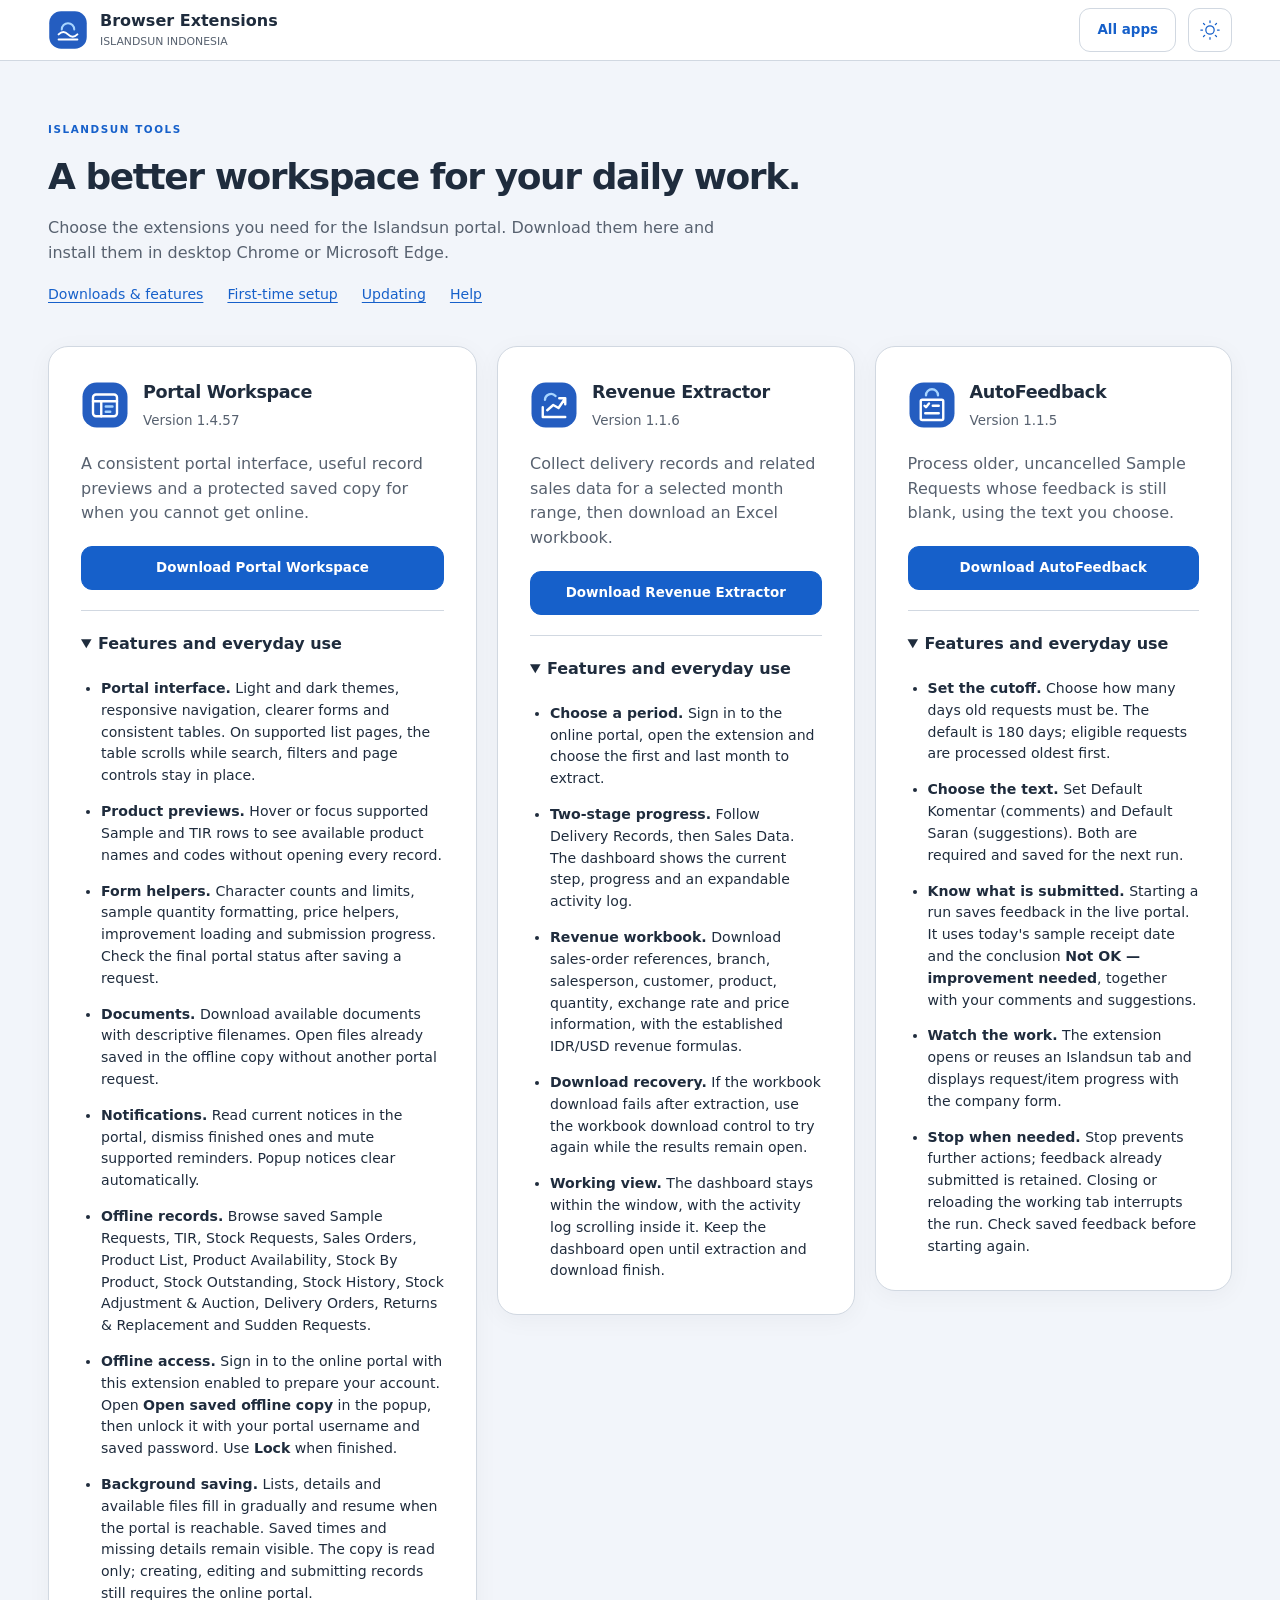
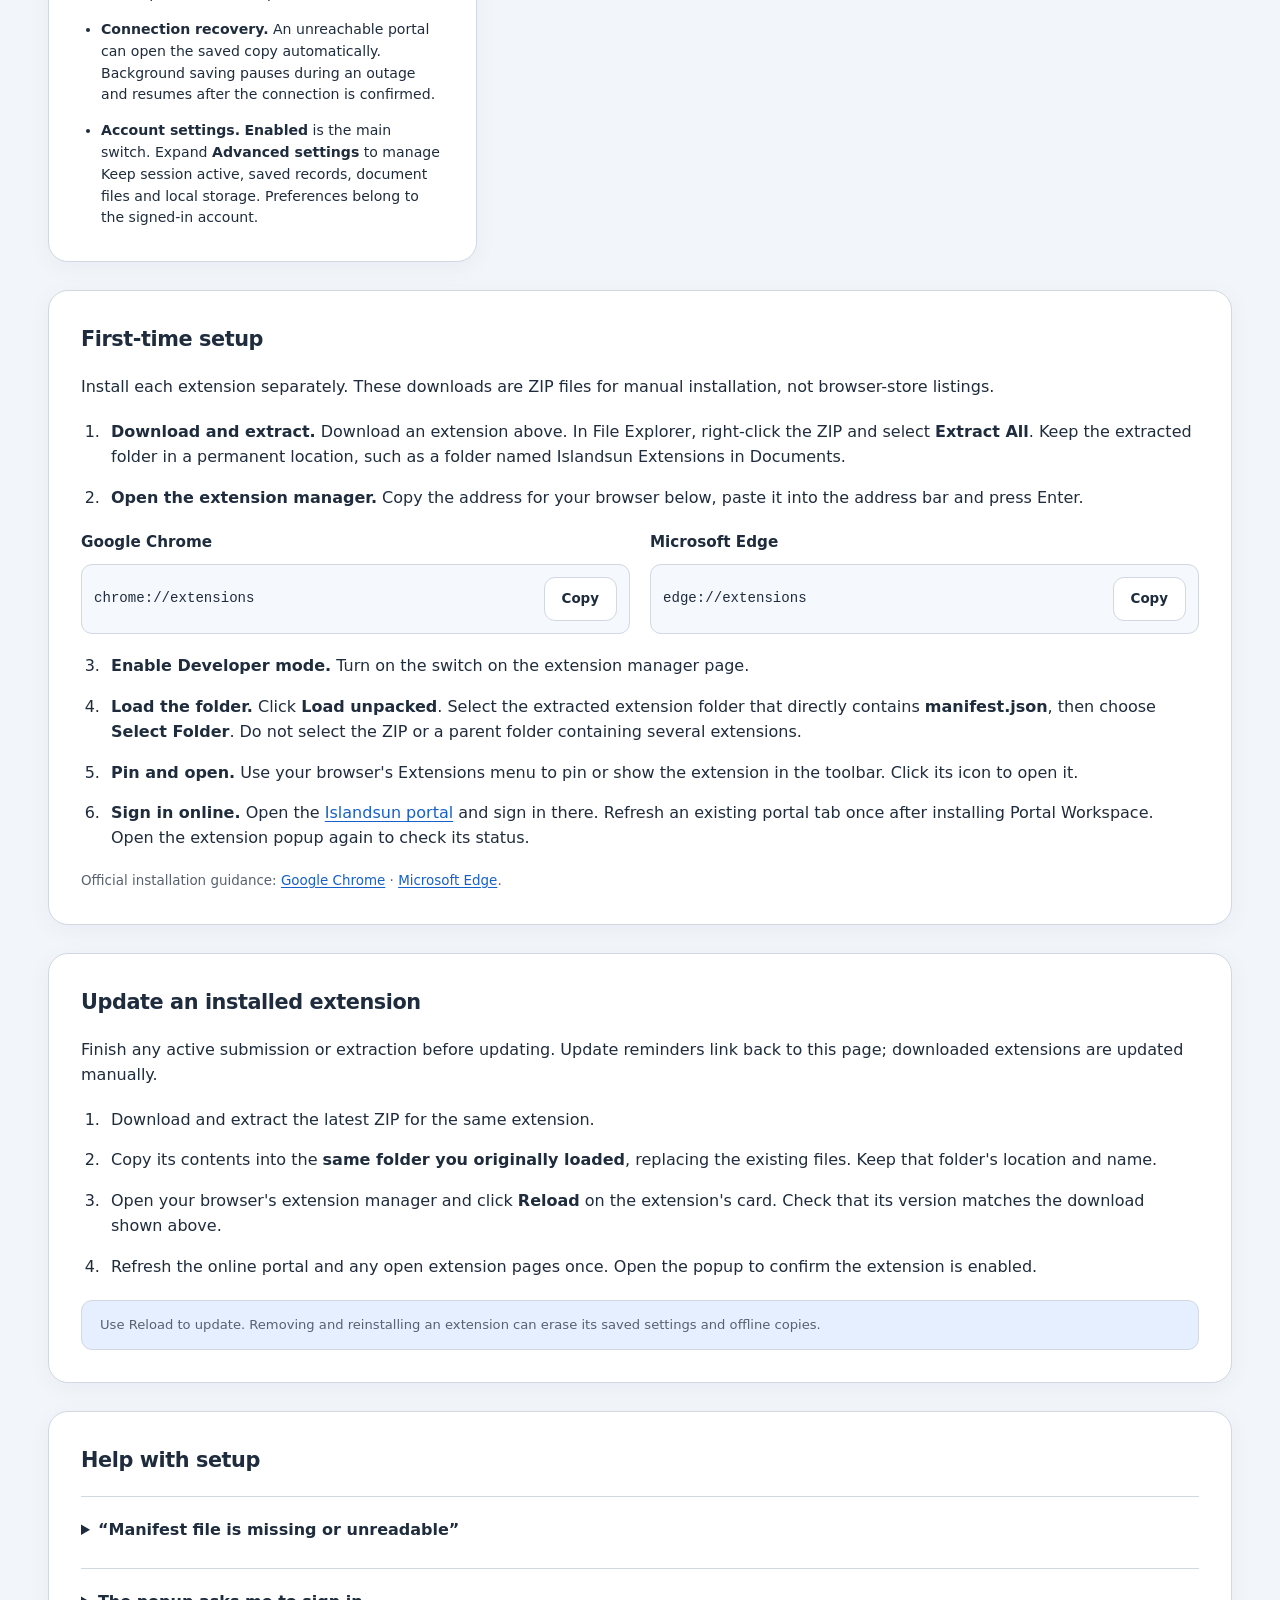
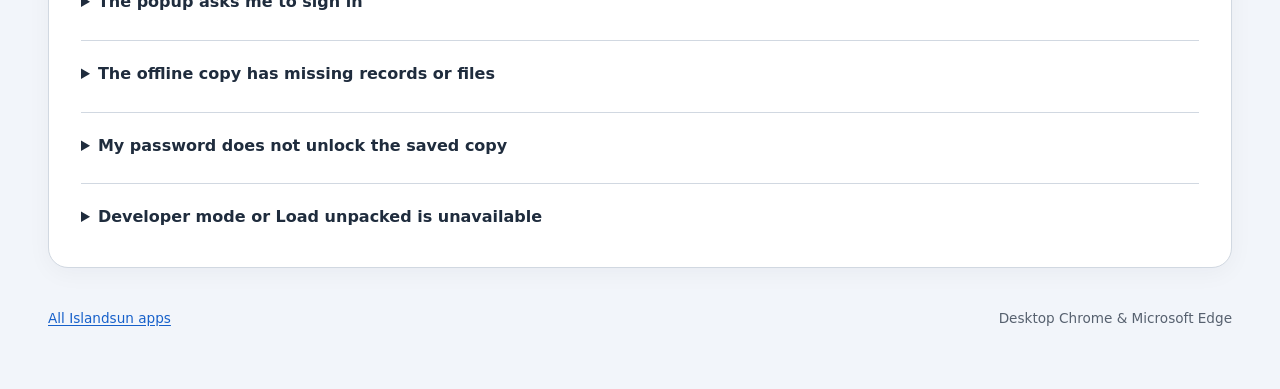
==== index.html @ 23dbe9c7 "v1.0.0 Added Islandsun extensions and setup guide" ====
<!doctype html>
<html lang="en" class="isi-theme">
<head>
  <meta charset="utf-8">
  <meta name="viewport" content="width=device-width, initial-scale=1">
  <meta name="color-scheme" content="light dark">
  <meta name="description" content="Download Islandsun Portal Workspace, Revenue Extractor and AutoFeedback, with setup and update instructions for Chrome and Edge.">
  <title>Browser Extensions · Islandsun</title>
  <link rel="icon" href="assets/family/assets/icons/favicon.ico">
  <link rel="stylesheet" href="assets/family/css/tokens.css">
  <link rel="stylesheet" href="assets/family/css/components.css">
  <link rel="stylesheet" href="assets/family/css/interaction.css">
  <link rel="stylesheet" href="assets/family/css/workspace.css">
  <link rel="stylesheet" href="css/guide.css">
  <script type="module" src="assets/family/js/navigation.js"></script>
  <script type="module" src="js/guide.js"></script>
</head>
<body class="isi-ui isi-workspace" data-family-app>
  <a class="isi-skip-link" href="#extensions">Skip to extensions</a>
  <header class="isi-header">
    <div class="isi-brand"><img src="assets/family/assets/icons/family.svg" width="40" height="40" alt=""><span>Browser Extensions<small>ISLANDSUN INDONESIA</small></span></div>
    <div class="isi-header-actions">
      <a class="isi-button isi-button--quiet" data-family-home href="../isi-share/">All apps</a>
      <button type="button" id="theme-toggle" class="isi-button isi-button--icon isi-theme-toggle" aria-label="Switch color scheme"></button>
    </div>
  </header>
  <main class="workspace-main guide-main">
    <section class="guide-intro" aria-labelledby="page-title">
      <p class="isi-eyebrow">ISLANDSUN TOOLS</p>
      <h1 id="page-title">A better workspace for your daily work.</h1>
      <p>Choose the extensions you need for the Islandsun portal. Download them here and install them in desktop Chrome or Microsoft Edge.</p>
      <nav class="guide-jump-links" aria-label="On this page"><a href="#extensions">Downloads &amp; features</a><a href="#setup">First-time setup</a><a href="#updates">Updating</a><a href="#help">Help</a></nav>
    </section>

    <section id="extensions" class="extension-grid" aria-label="Downloads and features">
      <article id="workspace" class="isi-card extension-card">
        <div class="extension-identity"><img src="assets/icons/portal-workspace.svg" width="48" height="48" alt=""><div><h2>Portal Workspace</h2><p class="isi-muted" data-version="workspace">Version information loading</p></div></div>
        <p>A consistent portal interface, useful record previews and a protected saved copy for when you cannot get online.</p>
        <a class="isi-button isi-button--primary" href="downloads/Islandsun-Portal-Workspace.zip" download>Download Portal Workspace</a>
        <details class="guide-features" open><summary>Features and everyday use</summary>
          <ul>
            <li><strong>Portal interface.</strong> Light and dark themes, responsive navigation, clearer forms and consistent tables. On supported list pages, the table scrolls while search, filters and page controls stay in place.</li>
            <li><strong>Product previews.</strong> Hover or focus supported Sample and TIR rows to see available product names and codes without opening every record.</li>
            <li><strong>Form helpers.</strong> Character counts and limits, sample quantity formatting, price helpers, improvement loading and submission progress. Check the final portal status after saving a request.</li>
            <li><strong>Documents.</strong> Download available documents with descriptive filenames. Open files already saved in the offline copy without another portal request.</li>
            <li><strong>Notifications.</strong> Read current notices in the portal, dismiss finished ones and mute supported reminders. Popup notices clear automatically.</li>
            <li><strong>Offline records.</strong> Browse saved Sample Requests, TIR, Stock Requests, Sales Orders, Product List, Product Availability, Stock By Product, Stock Outstanding, Stock History, Stock Adjustment &amp; Auction, Delivery Orders, Returns &amp; Replacement and Sudden Requests.</li>
            <li><strong>Offline access.</strong> Sign in to the online portal with this extension enabled to prepare your account. Open <strong>Open saved offline copy</strong> in the popup, then unlock it with your portal username and saved password. Use <strong>Lock</strong> when finished.</li>
            <li><strong>Background saving.</strong> Lists, details and available files fill in gradually and resume when the portal is reachable. Saved times and missing details remain visible. The copy is read only; creating, editing and submitting records still requires the online portal.</li>
            <li><strong>Connection recovery.</strong> An unreachable portal can open the saved copy automatically. Background saving pauses during an outage and resumes after the connection is confirmed.</li>
            <li><strong>Account settings.</strong> <strong>Enabled</strong> is the main switch. Expand <strong>Advanced settings</strong> to manage Keep session active, saved records, document files and local storage. Preferences belong to the signed-in account.</li>
          </ul>
        </details>
      </article>

      <article id="revenue" class="isi-card extension-card">
        <div class="extension-identity"><img src="assets/family/assets/icons/revenue.svg" width="48" height="48" alt=""><div><h2>Revenue Extractor</h2><p class="isi-muted" data-version="revenue">Version information loading</p></div></div>
        <p>Collect delivery records and related sales data for a selected month range, then download an Excel workbook.</p>
        <a class="isi-button isi-button--primary" href="downloads/Islandsun-Revenue.zip" download>Download Revenue Extractor</a>
        <details class="guide-features" open><summary>Features and everyday use</summary>
          <ul>
            <li><strong>Choose a period.</strong> Sign in to the online portal, open the extension and choose the first and last month to extract.</li>
            <li><strong>Two-stage progress.</strong> Follow Delivery Records, then Sales Data. The dashboard shows the current step, progress and an expandable activity log.</li>
            <li><strong>Revenue workbook.</strong> Download sales-order references, branch, salesperson, customer, product, quantity, exchange rate and price information, with the established IDR/USD revenue formulas.</li>
            <li><strong>Download recovery.</strong> If the workbook download fails after extraction, use the workbook download control to try again while the results remain open.</li>
            <li><strong>Working view.</strong> The dashboard stays within the window, with the activity log scrolling inside it. Keep the dashboard open until extraction and download finish.</li>
          </ul>
        </details>
      </article>

      <article id="feedback" class="isi-card extension-card">
        <div class="extension-identity"><img src="assets/family/assets/icons/feedback.svg" width="48" height="48" alt=""><div><h2>AutoFeedback</h2><p class="isi-muted" data-version="feedback">Version information loading</p></div></div>
        <p>Process older, uncancelled Sample Requests whose feedback is still blank, using the text you choose.</p>
        <a class="isi-button isi-button--primary" href="downloads/IslandSun-AutoFeedback.zip" download>Download AutoFeedback</a>
        <details class="guide-features" open><summary>Features and everyday use</summary>
          <ul>
            <li><strong>Set the cutoff.</strong> Choose how many days old requests must be. The default is 180 days; eligible requests are processed oldest first.</li>
            <li><strong>Choose the text.</strong> Set Default Komentar (comments) and Default Saran (suggestions). Both are required and saved for the next run.</li>
            <li><strong>Know what is submitted.</strong> Starting a run saves feedback in the live portal. It uses today's sample receipt date and the conclusion <strong>Not OK — improvement needed</strong>, together with your comments and suggestions.</li>
            <li><strong>Watch the work.</strong> The extension opens or reuses an Islandsun tab and displays request/item progress with the company form.</li>
            <li><strong>Stop when needed.</strong> Stop prevents further actions; feedback already submitted is retained. Closing or reloading the working tab interrupts the run. Check saved feedback before starting again.</li>
          </ul>
        </details>
      </article>
    </section>

    <section id="setup" class="isi-card guide-section" aria-labelledby="setup-title">
      <h2 id="setup-title">First-time setup</h2>
      <p>Install each extension separately. These downloads are ZIP files for manual installation, not browser-store listings.</p>
      <ol class="guide-steps">
        <li><strong>Download and extract.</strong> Download an extension above. In File Explorer, right-click the ZIP and select <strong>Extract All</strong>. Keep the extracted folder in a permanent location, such as a folder named Islandsun Extensions in Documents.</li>
        <li><strong>Open the extension manager.</strong> Copy the address for your browser below, paste it into the address bar and press Enter.</li>
      </ol>
      <div class="browser-addresses">
        <div><h3>Google Chrome</h3><div class="browser-address"><code>chrome://extensions</code><button type="button" class="isi-button" data-copy="chrome://extensions" aria-label="Copy Chrome extensions address">Copy</button></div></div>
        <div><h3>Microsoft Edge</h3><div class="browser-address"><code>edge://extensions</code><button type="button" class="isi-button" data-copy="edge://extensions" aria-label="Copy Edge extensions address">Copy</button></div></div>
      </div>
      <ol class="guide-steps" start="3">
        <li><strong>Enable Developer mode.</strong> Turn on the switch on the extension manager page.</li>
        <li><strong>Load the folder.</strong> Click <strong>Load unpacked</strong>. Select the extracted extension folder that directly contains <strong>manifest.json</strong>, then choose <strong>Select Folder</strong>. Do not select the ZIP or a parent folder containing several extensions.</li>
        <li><strong>Pin and open.</strong> Use your browser's Extensions menu to pin or show the extension in the toolbar. Click its icon to open it.</li>
        <li><strong>Sign in online.</strong> Open the <a href="http://apps.islandsunindonesia.com:81/islandsun/" target="_blank" rel="noopener">Islandsun portal</a> and sign in there. Refresh an existing portal tab once after installing Portal Workspace. Open the extension popup again to check its status.</li>
      </ol>
      <p class="isi-muted">Official installation guidance: <a href="https://developer.chrome.com/docs/extensions/get-started/tutorial/hello-world#load-unpacked" target="_blank" rel="noopener">Google Chrome</a> · <a href="https://learn.microsoft.com/en-us/microsoft-edge/extensions/getting-started/extension-sideloading" target="_blank" rel="noopener">Microsoft Edge</a>.</p>
    </section>

    <section id="updates" class="isi-card guide-section" aria-labelledby="updates-title">
      <h2 id="updates-title">Update an installed extension</h2>
      <p>Finish any active submission or extraction before updating. Update reminders link back to this page; downloaded extensions are updated manually.</p>
      <ol class="guide-steps">
        <li>Download and extract the latest ZIP for the same extension.</li>
        <li>Copy its contents into the <strong>same folder you originally loaded</strong>, replacing the existing files. Keep that folder's location and name.</li>
        <li>Open your browser's extension manager and click <strong>Reload</strong> on the extension's card. Check that its version matches the download shown above.</li>
        <li>Refresh the online portal and any open extension pages once. Open the popup to confirm the extension is enabled.</li>
      </ol>
      <p class="isi-notice">Use Reload to update. Removing and reinstalling an extension can erase its saved settings and offline copies.</p>
    </section>

    <section id="help" class="isi-card guide-section" aria-labelledby="help-title">
      <h2 id="help-title">Help with setup</h2>
      <details class="guide-features"><summary>“Manifest file is missing or unreadable”</summary><p>Open the extracted folder and find manifest.json. Select that exact folder with Load unpacked. If it is missing, extract the ZIP again; do not move individual files out of the extension folder.</p></details>
      <details class="guide-features"><summary>The popup asks me to sign in</summary><p>Sign in on the <strong>online Islandsun portal</strong>, then reopen the popup or choose Check again. Offline unlock only opens saved records; it does not sign you in to the server.</p></details>
      <details class="guide-features"><summary>The offline copy has missing records or files</summary><p>Background saving needs an available portal and a signed-in account. Keep Save offline records enabled in Advanced settings, and enable Save document files for attachments. Archive coverage and storage in the saved copy shows what has been saved. A missing attachment may not have been uploaded to the live portal.</p></details>
      <details class="guide-features"><summary>My password does not unlock the saved copy</summary><p>Use the password last confirmed by this extension during an online sign-in. After changing your portal password, sign in online with Portal Workspace enabled to update the saved account. Offline unlock cannot reset your portal password.</p></details>
      <details class="guide-features"><summary>Developer mode or Load unpacked is unavailable</summary><p>A company-managed browser may restrict manual extensions. Ask your IT team whether these extensions may be installed on that browser.</p></details>
    </section>
    <footer class="guide-footer"><a data-family-home href="../isi-share/">All Islandsun apps</a><span>Desktop Chrome &amp; Microsoft Edge</span></footer>
  </main>
</body>
</html>
---- assets/family/css/tokens.css ----
/* === Islandsun family · Design A · 1.0.0 === */
.isi-theme {
  color-scheme: light dark;
  --isi-background: light-dark(oklch(0.97 0.007 255), oklch(0.17 0.017 255));
  --isi-surface: light-dark(oklch(1 0 0), oklch(0.215 0.02 255));
  --isi-subtle: light-dark(oklch(0.978 0.006 255), oklch(0.25 0.023 255));
  --isi-text: light-dark(oklch(0.29 0.035 255), oklch(0.94 0.009 255));
  --isi-muted: light-dark(oklch(0.49 0.025 255), oklch(0.74 0.025 255));
  --isi-border: light-dark(oklch(0.88 0.014 255), oklch(0.36 0.025 255));
  --isi-primary: light-dark(oklch(0.51 0.18 259), oklch(0.74 0.13 255));
  --isi-primary-soft: light-dark(oklch(0.95 0.025 259), oklch(0.29 0.055 259));
  --isi-on-primary: light-dark(oklch(1 0 0), oklch(0.16 0.04 259));
  --isi-success: light-dark(oklch(0.43 0.085 170), oklch(0.8 0.12 170));
  --isi-success-soft: light-dark(oklch(0.95 0.025 165), oklch(0.28 0.04 170));
  --isi-warning: light-dark(oklch(0.46 0.09 75), oklch(0.82 0.12 80));
  --isi-warning-soft: light-dark(oklch(0.96 0.035 80), oklch(0.29 0.04 80));
  --isi-error: light-dark(oklch(0.47 0.17 25), oklch(0.8 0.12 25));
  --isi-error-soft: light-dark(oklch(0.96 0.02 25), oklch(0.28 0.04 25));
  --isi-font: 'Plus Jakarta Sans', 'Segoe UI', system-ui, sans-serif;
  --isi-radius: 20px;
  --isi-control-radius: 11px;
  --isi-space: 8px;
  --isi-card-padding: clamp(20px, 2.5vw, 32px);
  --isi-shadow: 0 5px 24px oklch(0.2 0.03 255 / 0.045);
  --isi-motion: 160ms;
}
.isi-theme[data-theme="light"] { color-scheme: light; }
.isi-theme[data-theme="dark"] { color-scheme: dark; }

/* Safe tokens for older engines; essential controls remain legible. */
@supports not (color: light-dark(white, black)) {
  .isi-theme { color-scheme: light; --isi-background: #f4f6fa; --isi-surface: #fff; --isi-subtle: #f7f9fc; --isi-text: #26364d; --isi-muted: #54647b; --isi-border: #ccd5e1; --isi-primary: #245dc0; --isi-primary-soft: #eaf1ff; --isi-on-primary: #fff; --isi-success: #17654e; --isi-success-soft: #e6f5ee; --isi-warning: #7b571a; --isi-warning-soft: #fff4d9; --isi-error: #a32f36; --isi-error-soft: #ffedef; }
  .isi-theme[data-theme="dark"] { color-scheme: dark; --isi-background: #131c28; --isi-surface: #1c2735; --isi-subtle: #243245; --isi-text: #edf2f8; --isi-muted: #b3c0d2; --isi-border: #48586f; --isi-primary: #91b8ff; --isi-primary-soft: #283f62; --isi-on-primary: #132b4d; --isi-success: #92d9bd; --isi-success-soft: #234639; --isi-warning: #f1cd84; --isi-warning-soft: #493c26; --isi-error: #ffadb0; --isi-error-soft: #4b2c33; }
  @media (prefers-color-scheme: dark) {
    .isi-theme:not([data-theme="light"]) { color-scheme: dark; --isi-background: #131c28; --isi-surface: #1c2735; --isi-subtle: #243245; --isi-text: #edf2f8; --isi-muted: #b3c0d2; --isi-border: #48586f; --isi-primary: #91b8ff; --isi-primary-soft: #283f62; --isi-on-primary: #132b4d; --isi-success: #92d9bd; --isi-success-soft: #234639; --isi-warning: #f1cd84; --isi-warning-soft: #493c26; --isi-error: #ffadb0; --isi-error-soft: #4b2c33; }
  }
}
---- assets/family/css/components.css ----
@import url('./notifications.css');
@import url('./theme-control.css');
/* === Opt-in baseline; protected documents and host pages are excluded === */
.isi-ui { font-family: var(--isi-font); font-size: 1rem; line-height: 1.55; color: var(--isi-text); }
.isi-ui, .isi-ui * { box-sizing: border-box; }
.isi-ui [hidden], .isi-hidden { display: none !important; }
.isi-ui :where(h1, h2, h3, p, figure) { margin: 0; }
.isi-ui :where(button, input, select, textarea) { font: inherit; }
.isi-ui :where(button, a, select, input, summary) { touch-action: manipulation; }
.isi-ui :where(img, svg, video) { max-width: 100%; }
.isi-ui :where(a, button, input, select, textarea, summary, [tabindex]):focus-visible { outline: 3px solid var(--isi-primary); outline-offset: 3px; }
.isi-ui ::selection { background: var(--isi-primary); color: var(--isi-on-primary); }
.isi-ui { scrollbar-color: var(--isi-border) var(--isi-subtle); }
.isi-ui a { color: var(--isi-primary); text-underline-offset: .18em; }
.isi-ui h1 { font-size: clamp(1.7rem, 3vw, 2.25rem); line-height: 1.2; letter-spacing: -.04em; font-weight: 650; }
.isi-ui h2 { font-size: 1.1rem; letter-spacing: -.02em; }
.isi-ui h3 { font-size: .95rem; }
.isi-muted { color: var(--isi-muted); font-size: .84rem; }
.isi-eyebrow { color: var(--isi-primary); font-size: .65rem; letter-spacing: .15em; font-weight: 700; margin-bottom: 10px !important; }
.isi-header { padding: 8px clamp(16px, 4vw, 48px); display: flex; flex-wrap: wrap; align-items: center; justify-content: space-between; gap: 8px; border-bottom: 1px solid var(--isi-border); background: var(--isi-surface); }
.isi-brand { display: inline-flex; align-items: center; gap: 12px; text-decoration: none; color: var(--isi-text) !important; font-size: 1rem; font-weight: 700; }
.isi-brand img { width: 40px; height: 40px; }
.isi-brand small { display: block; font-size: .68rem; color: var(--isi-muted); font-weight: 400; }
.isi-header-actions { display: flex; flex-wrap: wrap; align-items: center; gap: 12px; }
.isi-ui .isi-theme-toggle { color: var(--isi-primary); }
.isi-loading { min-height: 55svh; display: grid; place-content: center; justify-items: center; gap: 16px; padding: 32px 20px; text-align: center; background: var(--isi-background); }
.isi-loading img { width: 48px; height: 48px; }
.isi-loading h2 { font-size: 1.1rem; }
.isi-card { padding: var(--isi-card-padding); border: 1px solid var(--isi-border); border-radius: var(--isi-radius); background: var(--isi-surface); box-shadow: var(--isi-shadow); }
.isi-section-heading { display: flex; flex-wrap: wrap; justify-content: space-between; gap: 16px; align-items: center; margin-bottom: 24px; }
.isi-section-heading p { margin-top: 5px; }
.isi-button { min-height: 44px; padding: 10px 17px; border: 1px solid var(--isi-border); border-radius: var(--isi-control-radius); background: var(--isi-surface); color: var(--isi-text); display: inline-flex; justify-content: center; align-items: center; gap: 8px; font-size: .84rem; font-weight: 600; cursor: pointer; text-decoration: none; transition: background var(--isi-motion), border-color var(--isi-motion); }
.isi-button svg, .isi-icon { width: 20px; height: 20px; flex-shrink: 0; }
.isi-button--primary { background: var(--isi-primary); border-color: var(--isi-primary); color: var(--isi-on-primary) !important; }
.isi-button--quiet { background: transparent; }
.isi-button--danger { color: var(--isi-error); }
.isi-button--icon { width: 44px; padding: 8px; flex-shrink: 0; }
.isi-button:disabled { cursor: not-allowed; opacity: .5; }
.isi-button[aria-pressed="true"] { border-color: var(--isi-primary); background: var(--isi-primary-soft); color: var(--isi-primary); }
@media (hover: hover) { .isi-button:hover:not(:disabled) { border-color: var(--isi-primary); background: var(--isi-primary-soft); color: var(--isi-primary) !important; } .isi-button--primary:hover:not(:disabled) { background: color-mix(in oklch, var(--isi-primary), var(--isi-text) 12%); color: var(--isi-on-primary) !important; } }
.isi-ui label { display: grid; gap: 7px; font-size: .82rem; font-weight: 600; }
.isi-ui :where(input:not([type="radio"]):not([type="checkbox"]), select, textarea) { display: block; width: 100%; min-width: 0; min-height: 44px; padding: 11px 13px; border: 1px solid var(--isi-border); border-radius: var(--isi-control-radius); background: var(--isi-subtle); color: var(--isi-text); font-size: .9rem; }
.isi-ui :where(input, textarea)::placeholder { color: var(--isi-muted); opacity: 1; }
.isi-ui textarea { resize: vertical; min-height: 100px; }
.isi-ui select { cursor: pointer; }
.isi-ui input[type="number"] { appearance: textfield; }
.isi-ui input::-webkit-inner-spin-button, .isi-ui input::-webkit-outer-spin-button { appearance: none; margin: 0; }
.isi-ui :where(input, select, textarea):disabled { opacity: .55; cursor: not-allowed; }
.isi-ui [aria-invalid="true"] { border-color: var(--isi-error) !important; }
.isi-ui fieldset { min-width: 0; padding: 0; margin: 0; border: 0; }
.isi-ui legend { font-size: .82rem; font-weight: 600; margin-bottom: 10px; }
.isi-choices { display: flex; flex-wrap: wrap; gap: 10px; }
.isi-choices label { display: flex; align-items: center; gap: 8px; padding: 10px 13px; border: 1px solid var(--isi-border); border-radius: var(--isi-control-radius); cursor: pointer; font-size: .8rem; }
.isi-choices input { width: 17px; height: 17px; margin: 0; accent-color: var(--isi-primary); }
.isi-choices label:has(:checked) { color: var(--isi-primary); background: var(--isi-primary-soft); border-color: var(--isi-primary); }
.isi-field-error { color: var(--isi-error); font-size: .78rem; margin-top: 5px !important; }
.isi-notice { background: var(--isi-primary-soft); border: 1px solid var(--isi-border); padding: 14px 18px; border-radius: var(--isi-control-radius); color: var(--isi-muted); font-size: .82rem; }
.isi-notice[data-tone="error"] { background: var(--isi-error-soft); color: var(--isi-error); }
.isi-badge { display: inline-flex; align-items: center; gap: 6px; font-size: .7rem; padding: 4px 10px; border-radius: 30px; background: var(--isi-primary-soft); color: var(--isi-primary); }
.isi-badge[data-tone="success"] { background: var(--isi-success-soft); color: var(--isi-success); }
.isi-badge[data-tone="warning"] { background: var(--isi-warning-soft); color: var(--isi-warning); }
.isi-table-region { overflow: auto; border: 1px solid var(--isi-border); border-radius: var(--isi-control-radius); }
.isi-table { width: 100%; border-collapse: collapse; font-size: .82rem; white-space: nowrap; }
.isi-table :where(th, td) { text-align: start; padding: 13px 18px; border-bottom: 1px solid var(--isi-border); }
.isi-table th { background: var(--isi-subtle); color: var(--isi-muted); font-size: .73rem; }
.isi-table tbody tr:hover { background: var(--isi-subtle); }
.isi-table--compact :where(th, td) { padding: 7px 12px; }
.isi-filter-bar { display: flex; flex-wrap: wrap; gap: 12px; align-items: end; margin-bottom: 20px; }
.isi-filter-bar > * { flex: 1 1 140px; }
.isi-dialog { border: 1px solid var(--isi-border); border-radius: var(--isi-radius); max-width: min(520px, calc(100vw - 32px)); width: 100%; max-height: calc(100dvh - 32px); overflow: auto; padding: var(--isi-card-padding); background: var(--isi-surface); color: var(--isi-text); }
.isi-dialog::backdrop { background: oklch(0.1 0.02 255 / .6); }
.isi-help { position: relative; }
.isi-tooltip { position: fixed; z-index: 1500; width: max-content; max-width: min(280px, calc(100vw - 24px)); padding: 10px 13px; border: 1px solid var(--isi-border); border-radius: var(--isi-control-radius); box-shadow: var(--isi-shadow); background: var(--isi-surface); color: var(--isi-text); font-size: .78rem; pointer-events: none; }
.isi-help summary { cursor: pointer; color: var(--isi-primary); font-size: .8rem; }
.isi-help > p { background: var(--isi-subtle); border: 1px solid var(--isi-border); padding: 12px; border-radius: var(--isi-control-radius); margin-top: 8px; font-size: .8rem; }
.isi-file { padding: 24px; border: 2px dashed var(--isi-border); border-radius: var(--isi-radius); background: var(--isi-subtle); }
.isi-file:focus-within, .isi-file[data-dragging="true"] { border-color: var(--isi-primary); background: var(--isi-primary-soft); }
.isi-file input::file-selector-button { border: 0; padding: 8px 12px; margin-right: 12px; border-radius: 8px; background: var(--isi-primary); color: var(--isi-on-primary); cursor: pointer; font: inherit; }
.isi-empty { padding: 40px 20px; text-align: center; color: var(--isi-muted); }
.isi-log { margin: 0; padding: 18px; border-radius: var(--isi-control-radius); background: oklch(0.19 0.03 255); color: oklch(0.87 0.025 250); font: .76rem/1.9 Consolas, monospace; max-height: 240px; overflow: auto; white-space: pre-wrap; user-select: text; }
.isi-disclosure { border: 1px solid var(--isi-border); border-radius: var(--isi-control-radius); overflow: hidden; }
.isi-disclosure summary { background: var(--isi-subtle); padding: 12px 16px; font-size: .82rem; cursor: pointer; }
.isi-progress { appearance: none; width: 100%; display: block; border: 0; border-radius: 20px; overflow: hidden; height: 10px; background: var(--isi-subtle); accent-color: var(--isi-primary); }
.isi-progress::-webkit-progress-bar { background: var(--isi-subtle); }
.isi-progress::-webkit-progress-value { background: var(--isi-primary); border-radius: 20px; }
.isi-progress::-moz-progress-bar { background: var(--isi-primary); border-radius: 20px; }
.isi-progress[data-state="completed"]::-webkit-progress-value { background: var(--isi-success); }
.isi-progress[data-state="completed"]::-moz-progress-bar { background: var(--isi-success); }
.isi-stepper { display: flex; justify-content: space-between; gap: 20px; padding: 0; list-style: none; }
.isi-stepper li { flex: 1; border-top: 2px solid var(--isi-border); padding-top: 12px; color: var(--isi-muted); font-size: .8rem; }
.isi-stepper [aria-current="step"] { color: var(--isi-primary); border-color: var(--isi-primary); }
.isi-stepper [data-state="complete"] { color: var(--isi-success); border-color: var(--isi-success); }
.isi-spinner { display: inline-block; width: 22px; height: 22px; border: 2px solid var(--isi-border); border-top-color: var(--isi-primary); border-radius: 50%; animation: isi-spin 1s linear infinite; }
@keyframes isi-spin { to { transform: rotate(360deg); } }
.isi-sr-only { position: absolute; width: 1px; height: 1px; padding: 0; margin: -1px; overflow: hidden; clip-path: inset(50%); white-space: nowrap; border: 0; }
.isi-skip-link { position: fixed; top: 10px; left: 10px; z-index: 2000; clip-path: inset(50%); width: 1px; height: 1px; overflow: hidden; }
.isi-skip-link:focus { clip-path: none; width: auto; height: auto; padding: 12px; background: var(--isi-surface); }
@media (max-width: 520px) { .isi-header { padding-inline: 16px; } .isi-header-actions { gap: 8px; } }
@media (prefers-reduced-motion: reduce) { .isi-ui *, .isi-ui *::before, .isi-ui *::after { animation: none !important; transition: none !important; scroll-behavior: auto !important; } }

@media (max-width: 600px), (max-height: 420px) {
  .isi-ui .isi-theme-toggle { display: none; }
}
---- assets/family/css/interaction.css ----
/* === Application selection === */
[data-family-app] { -webkit-user-select: none; user-select: none; }
[data-family-app] :is(input:not([type="checkbox"]):not([type="radio"]):not([type="button"]):not([type="submit"]):not([type="reset"]):not([type="file"]), textarea, [contenteditable="true"]) { -webkit-user-select: text; user-select: text; }
[data-family-app]:not([data-family-selection="inputs"]) :is([data-family-selectable], td, pre) { -webkit-user-select: text; user-select: text; }
[data-family-app][data-family-selection="inputs"] :not(input):not(textarea):not([contenteditable="true"]) { -webkit-user-select: none; user-select: none; }
---- assets/family/css/workspace.css ----
/* === Operational workspaces === */
/* === Viewport-bound data viewers === */
html:has(body.isi-data-workspace) { height: 100%; overflow: hidden; }
body.isi-workspace.isi-data-workspace { height: 100svh; min-height: 0; overflow: hidden; display: flex; flex-direction: column; }
.isi-data-workspace > .isi-header { flex: 0 0 auto; max-height: 22svh; overflow: auto; }
.isi-data-workspace .workspace-main { flex: 1; min-height: 0; width: 100%; padding: 16px clamp(12px, 3vw, 32px); gap: 12px; grid-template-rows: auto minmax(0, 1fr); overflow: hidden; }
.isi-data-workspace .workspace-main > .workspace-title { gap: 8px; }
.isi-data-workspace h1 { font-size: clamp(1.2rem, 2.5vw, 1.7rem); }
.isi-data-workspace .workspace-data-viewer { min-height: 0; overflow: hidden; display: flex; flex-direction: column; gap: 10px; padding: 14px; }
.workspace-data-viewer > .isi-table-region { flex: 1 1 0; min-height: 0; overflow: auto; overscroll-behavior: contain; scrollbar-gutter: stable; }
.workspace-data-viewer .workspace-table thead { position: sticky; top: 0; z-index: 1; background: var(--isi-subtle); }
.workspace-table-tools { flex: 0 1 auto; min-height: 36px; max-height: 40%; overflow: auto; overscroll-behavior: contain; }
.workspace-table-tools > summary { cursor: pointer; min-height: 36px; padding: 6px 2px; position: sticky; top: 0; z-index: 2; background: var(--isi-surface); font-weight: 600; }
.workspace-tool-content { display: grid; gap: 12px; padding: 8px 4px; }
.workspace-data-viewer > .workspace-footer { flex: 0 0 auto; gap: 6px 12px; }
.workspace-data-viewer > .workspace-footer .workspace-actions { gap: 6px; }
.workspace-data-viewer > .isi-notice { flex: 0 1 auto; overflow: auto; min-height: 0; }
.workspace-data-viewer > button { align-self: start; flex: 0 0 auto; }
@media (max-width: 600px) {
  .isi-data-workspace .workspace-main { padding: 8px; gap: 8px; }
  .isi-data-workspace .workspace-data-viewer { padding: 8px; gap: 6px; }
  .workspace-data-viewer > .workspace-footer { font-size: .8rem; }
  .workspace-data-viewer > .workspace-footer .isi-button { padding-inline: 10px; }
  .workspace-data-viewer > .workspace-footer .workspace-actions { width: 100%; justify-content: space-between; }
}
@media (max-height: 500px) {
  .isi-data-workspace .workspace-main > .workspace-title { display: none; }
  .isi-data-workspace .workspace-main { grid-template-rows: minmax(0, 1fr); padding-block: 6px; }
  .workspace-data-viewer > .workspace-footer > p { display: none; }
  .workspace-data-viewer > .workspace-footer { justify-content: end; }
}

body.isi-workspace { margin: 0; min-height: 100svh; background: var(--isi-background); }
.workspace-main { max-width: 1440px; margin-inline: auto; padding: clamp(20px, 4vw, 48px); display: grid; gap: 24px; }
.workspace-title { display: flex; align-items: center; justify-content: space-between; flex-wrap: wrap; gap: 16px; }
.workspace-stack { display: grid; gap: 20px; min-width: 0; }
.workspace-toolbar { display: flex; flex-wrap: wrap; align-items: end; gap: 14px; }
.workspace-toolbar > label { flex: 1 1 170px; min-width: 0; }
.workspace-toolbar > label:first-child { flex-grow: 2; }
.workspace-actions { display: flex; gap: 10px; flex-wrap: wrap; align-items: center; }
.workspace-grid { display: grid; grid-template-columns: repeat(auto-fit, minmax(min(100%, 270px), 1fr)); gap: 20px; }
.workspace-card-link { text-decoration: none; color: var(--isi-text) !important; display: grid; align-content: start; gap: 18px; transition: border-color var(--isi-motion), background var(--isi-motion); }
.workspace-card-link:hover { border-color: var(--isi-primary); background: var(--isi-subtle); }
.workspace-card-link img { width: 44px; height: 44px; }
.workspace-card-link .card-arrow { color: var(--isi-primary); justify-self: end; }
.workspace-status { padding: 32px 20px; text-align: center; }
.workspace-footer { display: flex; gap: 16px; flex-wrap: wrap; justify-content: space-between; align-items: center; }
.workspace-footer label { display: flex; align-items: center; gap: 10px; }
.workspace-footer select { width: auto; }
.workspace-table { min-width: 740px; }
.workspace-table th button { font: inherit; color: inherit; border: 0; background: transparent; cursor: pointer; padding: 6px 0; text-align: start; display: flex; gap: 8px; align-items: center; }
.workspace-table th[aria-sort="ascending"] button::after { content: '↑'; }
.workspace-table th[aria-sort="descending"] button::after { content: '↓'; }
.workspace-table td { white-space: nowrap; }
.workspace-table td.cell--wrap { min-width: 180px; max-width: 360px; white-space: normal; overflow-wrap: anywhere; }
.workspace-table .record-action { white-space: nowrap; }
.workspace-columns { border-block: 1px solid var(--isi-border); padding-block: 14px; }
.workspace-columns summary { cursor: pointer; font-size: .84rem; font-weight: 600; }
.workspace-columns > div { display: flex; flex-wrap: wrap; gap: 16px; padding-top: 14px; }
.workspace-columns label { display: flex; align-items: center; gap: 8px; }
.workspace-dialog { width: min(720px, calc(100% - 32px)); max-height: calc(100svh - 32px); border: 1px solid var(--isi-border); border-radius: var(--isi-radius); background: var(--isi-surface); color: var(--isi-text); padding: 24px; }
.workspace-dialog::backdrop { background: oklch(15% .02 260 / .6); }
.workspace-dialog dl { display: grid; grid-template-columns: minmax(100px, 1fr) minmax(0, 2fr); gap: 12px 20px; }
.workspace-dialog dt { color: var(--isi-muted); font-size: .85rem; }
.workspace-dialog dd { margin: 0; overflow-wrap: anywhere; white-space: pre-wrap; }
.workspace-dialog .workspace-title { position: sticky; top: -24px; background: var(--isi-surface); padding-block: 12px; }
.workspace-caption { font-size: .8rem; color: var(--isi-muted); }
.workspace-back-top { position: fixed; z-index: 40; right: 20px; bottom: 20px; box-shadow: var(--isi-shadow); opacity: 0; transform: translateY(14px); visibility: hidden; pointer-events: none; transition: opacity 220ms ease, transform 220ms ease, visibility 0s linear 220ms, background var(--isi-motion), border-color var(--isi-motion); }
.workspace-back-top[data-state="visible"] { opacity: 1; transform: translateY(0); visibility: visible; pointer-events: auto; transition-delay: 0s; }
.workspace-document-list { margin: 0; padding-inline-start: 18px; white-space: normal; }
.workspace-document-list li + li { margin-top: 5px; }
.workspace-table td.cell--list { min-width: 280px; max-width: 400px; white-space: normal; overflow-wrap: anywhere; }
.workspace-multiselect { flex: 1 1 150px; min-width: 0; }
.workspace-multiselect summary { display: grid; gap: 7px; cursor: pointer; font-size: .82rem; font-weight: 600; list-style: none; }
.workspace-multiselect summary::-webkit-details-marker { display: none; }
.filter-value { min-height: 44px; padding: 10px 32px 10px 12px; background: var(--isi-subtle); border: 1px solid var(--isi-border); border-radius: var(--isi-control-radius); overflow: hidden; text-overflow: ellipsis; white-space: nowrap; position: relative; }
.filter-value::after { content: '⌄'; position: absolute; right: 12px; }
.workspace-multiselect [data-active="true"] .filter-value { border-color: var(--isi-primary); color: var(--isi-primary); }
.filter-panel { position: fixed; z-index: 60; overflow: auto; overscroll-behavior: contain; padding: 12px; background: var(--isi-surface); border: 1px solid var(--isi-border); border-radius: var(--isi-control-radius); box-shadow: var(--isi-shadow); }
.filter-panel > * + * { margin-top: 8px; }
.filter-options label { display: flex; align-items: center; gap: 8px; min-height: 40px; padding: 5px; overflow-wrap: anywhere; font-weight: 400; }
.filter-options input { flex: 0 0 auto; accent-color: var(--isi-primary); }
.workspace-table .record-action .isi-button { padding: 4px 10px; min-height: 32px; }
@media (pointer: coarse) { .workspace-table .record-action .isi-button { min-height: 44px; } }
@media (max-width: 600px) {
  .workspace-main { padding: 20px 16px; gap: 20px; }
  .workspace-dialog dl { grid-template-columns: 1fr; gap: 4px; }
  .workspace-dialog dd { margin-bottom: 12px; }
}
---- css/guide.css ----
.guide-main { max-width: 1440px; gap: 28px; }
.guide-intro { display: grid; gap: 18px; max-width: 850px; padding-block: 12px; }
.guide-intro > p:not(.isi-eyebrow) { color: var(--isi-muted); max-width: 68ch; }
.guide-intro .isi-eyebrow { margin-bottom: 0 !important; }
.guide-jump-links { display: flex; flex-wrap: wrap; gap: 10px 24px; font-size: .88rem; }
.extension-grid { display: grid; grid-template-columns: 1fr; gap: 20px; align-items: start; }
.extension-card { display: grid; gap: 20px; min-width: 0; }
.extension-identity { display: flex; gap: 14px; align-items: center; }
.extension-identity img { flex: 0 0 auto; }
.extension-identity h2 { margin-bottom: 5px; }
.extension-card > p { color: var(--isi-muted); }
.extension-card > .isi-button { width: 100%; }
.guide-features { border-top: 1px solid var(--isi-border); padding-top: 16px; }
.guide-features summary { cursor: pointer; font-weight: 600; padding: 5px 0; }
.guide-features ul { padding-inline-start: 20px; margin-block: 16px 0; display: grid; gap: 14px; font-size: .88rem; }
.guide-features p { margin-top: 12px; }
.guide-section { display: grid; gap: 20px; scroll-margin-top: 20px; }
.guide-section h2 { font-size: 1.3rem; }
.guide-steps { margin: 0; padding-inline-start: 24px; display: grid; gap: 16px; }
.guide-steps li { padding-inline-start: 6px; }
.browser-addresses { display: grid; grid-template-columns: 1fr; gap: 20px; }
.browser-addresses h3 { margin-bottom: 10px; }
.browser-address { display: flex; align-items: center; flex-wrap: wrap; gap: 12px; padding: 12px; border: 1px solid var(--isi-border); border-radius: var(--isi-control-radius); background: var(--isi-subtle); }
.browser-address code { flex: 1; overflow-wrap: anywhere; min-width: 0; user-select: text; font-size: .88rem; }
.guide-footer { display: flex; flex-wrap: wrap; justify-content: space-between; gap: 16px; color: var(--isi-muted); font-size: .85rem; padding-block: 12px; }
@media (min-width: 700px) { .browser-addresses { grid-template-columns: 1fr 1fr; } }
@media (min-width: 1100px) { .extension-grid { grid-template-columns: 1.2fr 1fr 1fr; } }
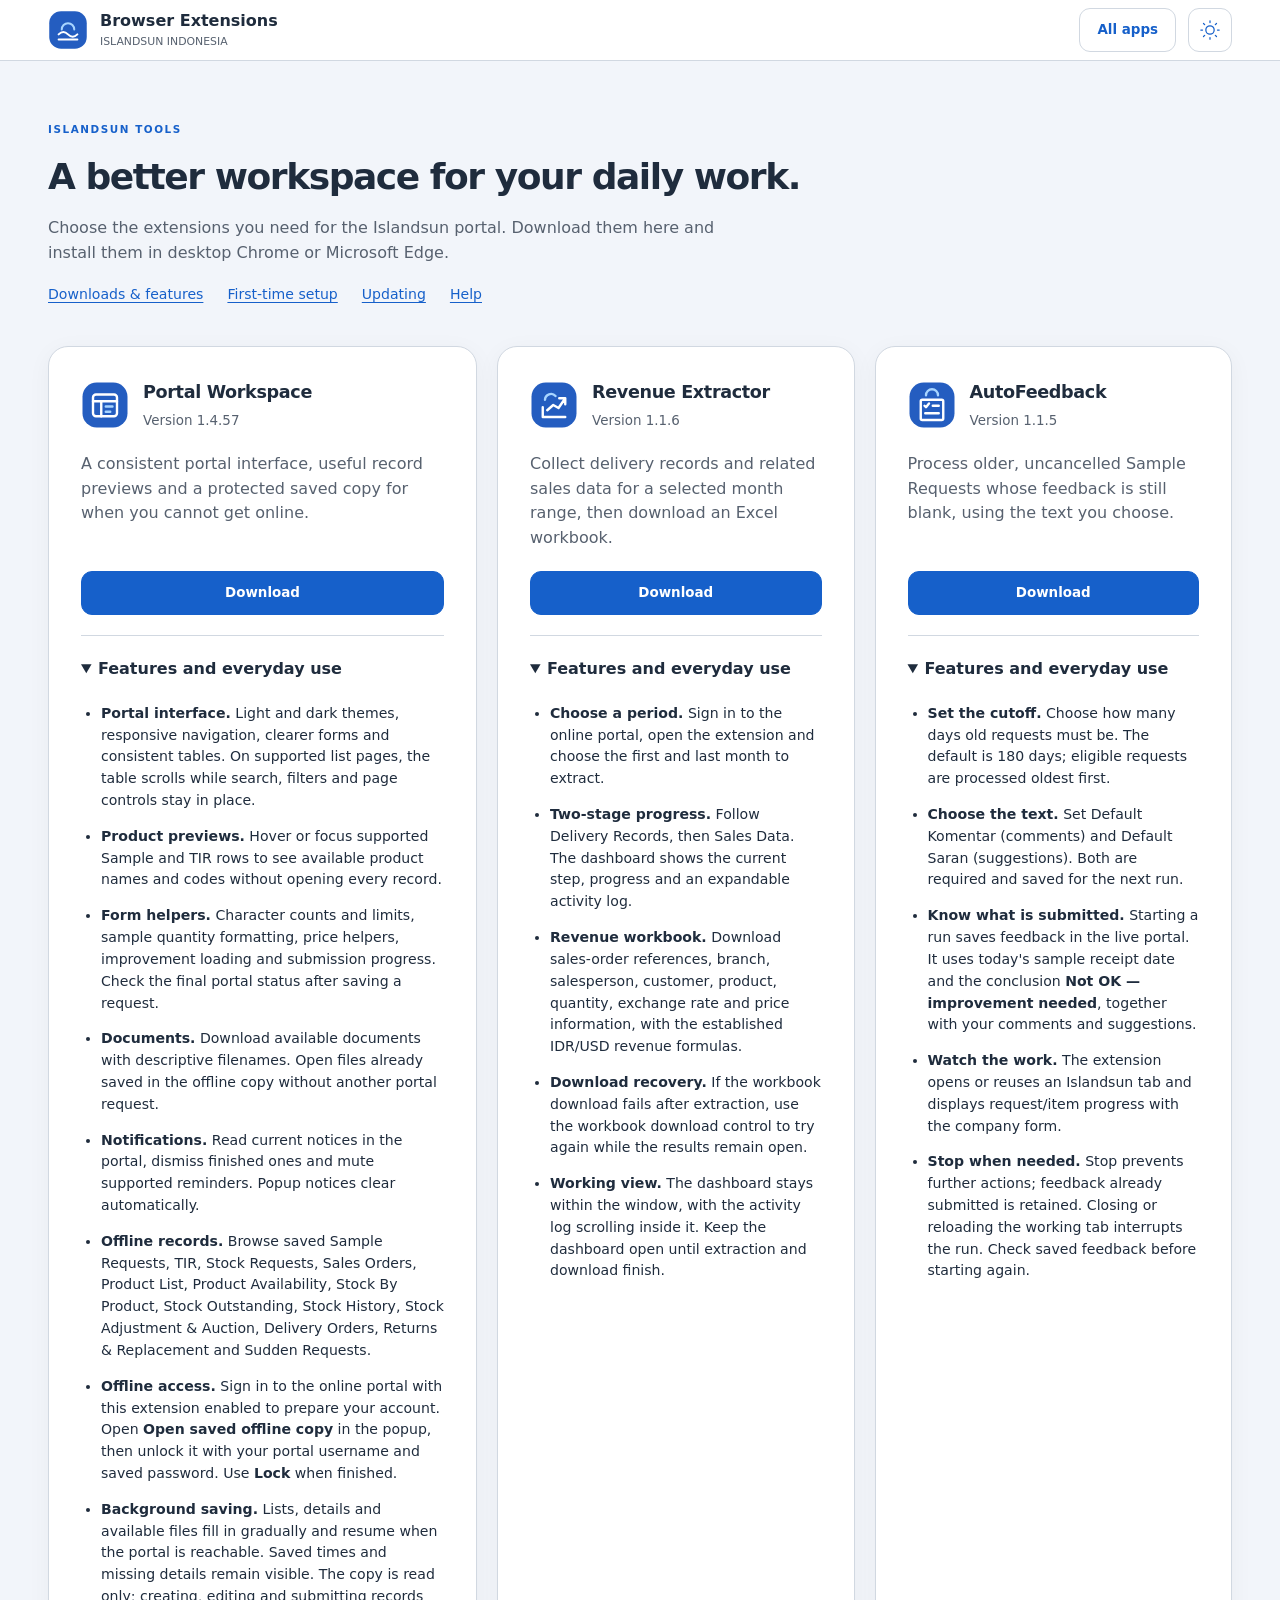
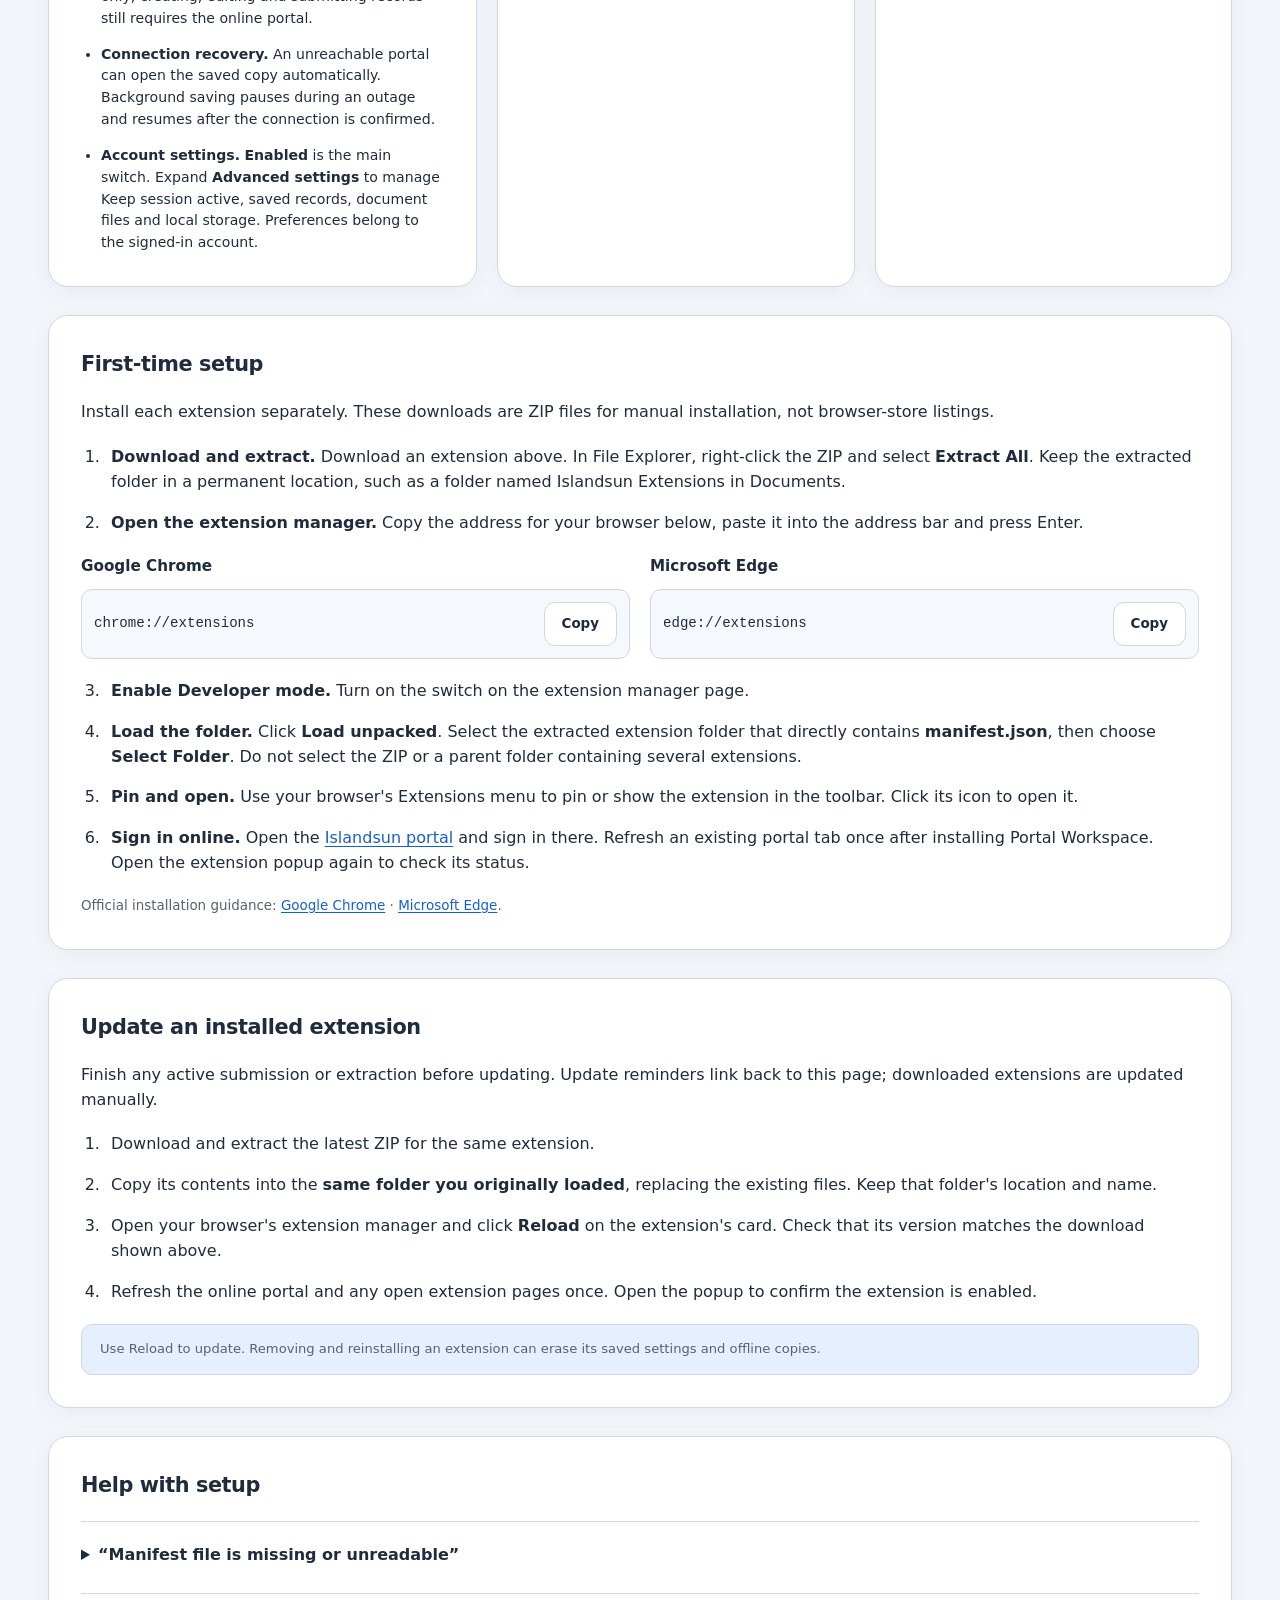
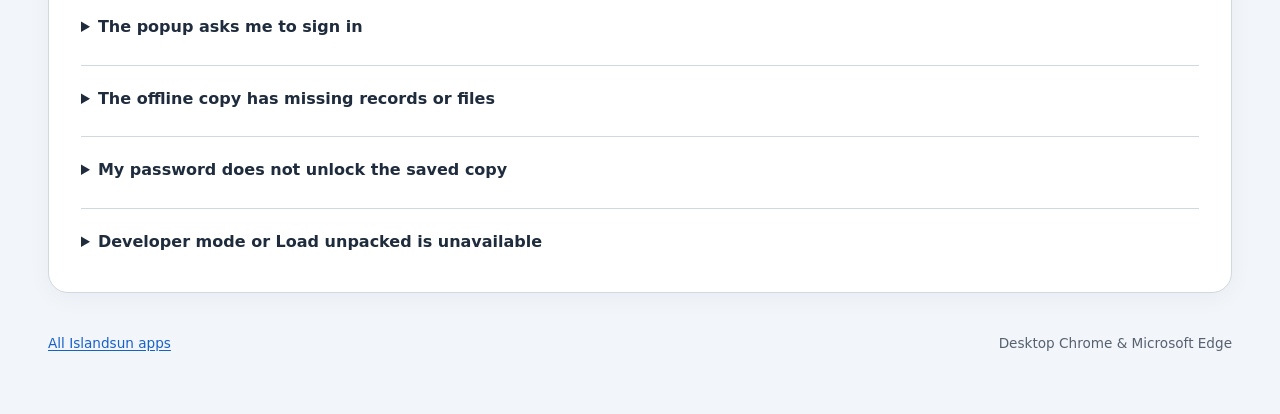
==== commit 603ed096: "Align extension card sections and simplify download labels" ====
--- a/index.html
+++ b/index.html
@@ -36,7 +36,7 @@
       <article id="workspace" class="isi-card extension-card">
         <div class="extension-identity"><img src="assets/icons/portal-workspace.svg" width="48" height="48" alt=""><div><h2>Portal Workspace</h2><p class="isi-muted" data-version="workspace">Version information loading</p></div></div>
         <p>A consistent portal interface, useful record previews and a protected saved copy for when you cannot get online.</p>
-        <a class="isi-button isi-button--primary" href="downloads/Islandsun-Portal-Workspace.zip" download>Download Portal Workspace</a>
+        <a class="isi-button isi-button--primary" href="downloads/Islandsun-Portal-Workspace.zip" download aria-label="Download Portal Workspace">Download</a>
         <details class="guide-features" open><summary>Features and everyday use</summary>
           <ul>
             <li><strong>Portal interface.</strong> Light and dark themes, responsive navigation, clearer forms and consistent tables. On supported list pages, the table scrolls while search, filters and page controls stay in place.</li>
@@ -56,7 +56,7 @@
       <article id="revenue" class="isi-card extension-card">
         <div class="extension-identity"><img src="assets/family/assets/icons/revenue.svg" width="48" height="48" alt=""><div><h2>Revenue Extractor</h2><p class="isi-muted" data-version="revenue">Version information loading</p></div></div>
         <p>Collect delivery records and related sales data for a selected month range, then download an Excel workbook.</p>
-        <a class="isi-button isi-button--primary" href="downloads/Islandsun-Revenue.zip" download>Download Revenue Extractor</a>
+        <a class="isi-button isi-button--primary" href="downloads/Islandsun-Revenue.zip" download aria-label="Download Revenue Extractor">Download</a>
         <details class="guide-features" open><summary>Features and everyday use</summary>
           <ul>
             <li><strong>Choose a period.</strong> Sign in to the online portal, open the extension and choose the first and last month to extract.</li>
@@ -71,7 +71,7 @@
       <article id="feedback" class="isi-card extension-card">
         <div class="extension-identity"><img src="assets/family/assets/icons/feedback.svg" width="48" height="48" alt=""><div><h2>AutoFeedback</h2><p class="isi-muted" data-version="feedback">Version information loading</p></div></div>
         <p>Process older, uncancelled Sample Requests whose feedback is still blank, using the text you choose.</p>
-        <a class="isi-button isi-button--primary" href="downloads/IslandSun-AutoFeedback.zip" download>Download AutoFeedback</a>
+        <a class="isi-button isi-button--primary" href="downloads/IslandSun-AutoFeedback.zip" download aria-label="Download AutoFeedback">Download</a>
         <details class="guide-features" open><summary>Features and everyday use</summary>
           <ul>
             <li><strong>Set the cutoff.</strong> Choose how many days old requests must be. The default is 180 days; eligible requests are processed oldest first.</li>
--- a/assets/family/css/workspace.css
+++ b/assets/family/css/workspace.css
@@ -65,7 +65,7 @@
 .workspace-dialog dd { margin: 0; overflow-wrap: anywhere; white-space: pre-wrap; }
 .workspace-dialog .workspace-title { position: sticky; top: -24px; background: var(--isi-surface); padding-block: 12px; }
 .workspace-caption { font-size: .8rem; color: var(--isi-muted); }
-.workspace-back-top { position: fixed; z-index: 40; right: 20px; bottom: 20px; box-shadow: var(--isi-shadow); opacity: 0; transform: translateY(14px); visibility: hidden; pointer-events: none; transition: opacity 220ms ease, transform 220ms ease, visibility 0s linear 220ms, background var(--isi-motion), border-color var(--isi-motion); }
+.workspace-back-top { position: fixed; z-index: 40; right: 20px; bottom: 20px; box-shadow: var(--isi-shadow); opacity: 0; transform: translateY(14px); visibility: hidden; pointer-events: none; touch-action: manipulation; transition: opacity 220ms ease, transform 220ms ease, visibility 0s linear 220ms, background var(--isi-motion), border-color var(--isi-motion); }
 .workspace-back-top[data-state="visible"] { opacity: 1; transform: translateY(0); visibility: visible; pointer-events: auto; transition-delay: 0s; }
 .workspace-document-list { margin: 0; padding-inline-start: 18px; white-space: normal; }
 .workspace-document-list li + li { margin-top: 5px; }
--- a/css/guide.css
+++ b/css/guide.css
@@ -24,4 +24,7 @@
 .browser-address code { flex: 1; overflow-wrap: anywhere; min-width: 0; user-select: text; font-size: .88rem; }
 .guide-footer { display: flex; flex-wrap: wrap; justify-content: space-between; gap: 16px; color: var(--isi-muted); font-size: .85rem; padding-block: 12px; }
 @media (min-width: 700px) { .browser-addresses { grid-template-columns: 1fr 1fr; } }
-@media (min-width: 1100px) { .extension-grid { grid-template-columns: 1.2fr 1fr 1fr; } }
+@media (min-width: 1100px) {
+  .extension-grid { grid-template-columns: 1.2fr 1fr 1fr; }
+  .extension-card { grid-row: span 4; grid-template-rows: subgrid; }
+}
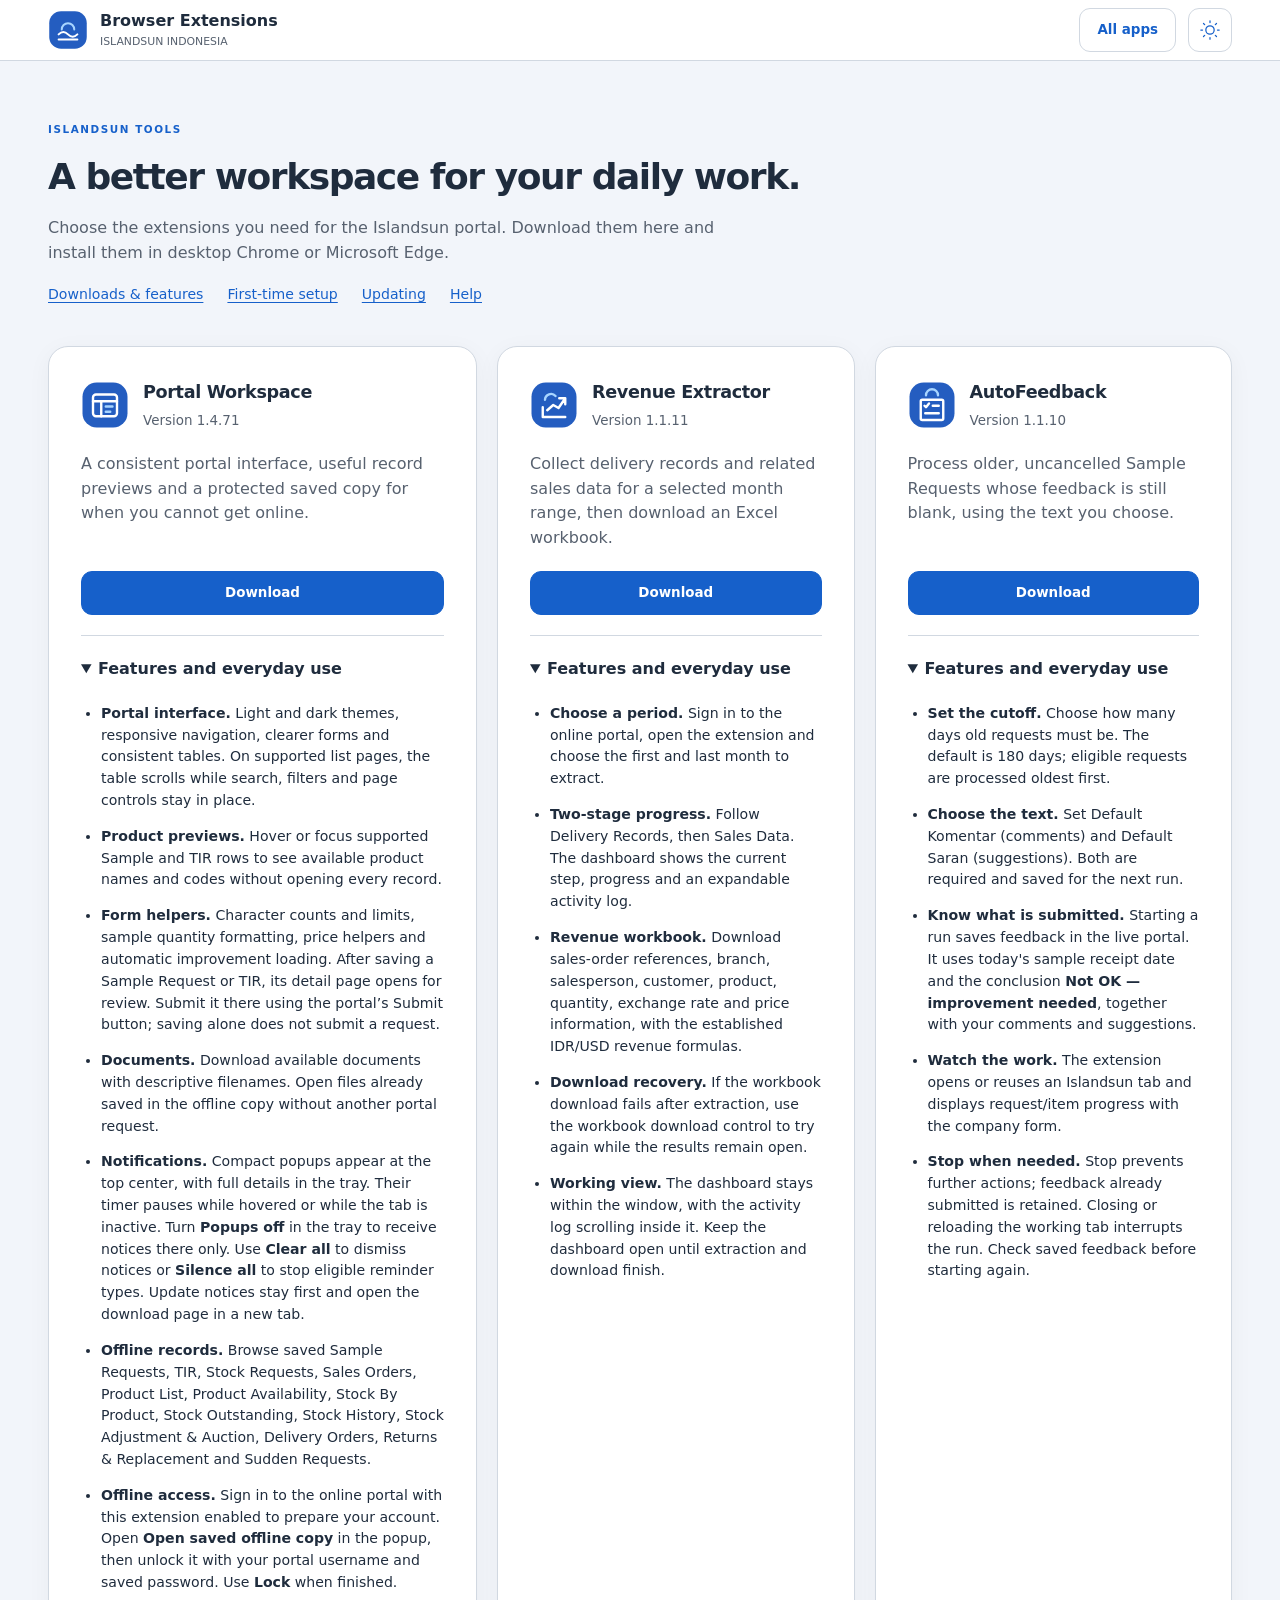
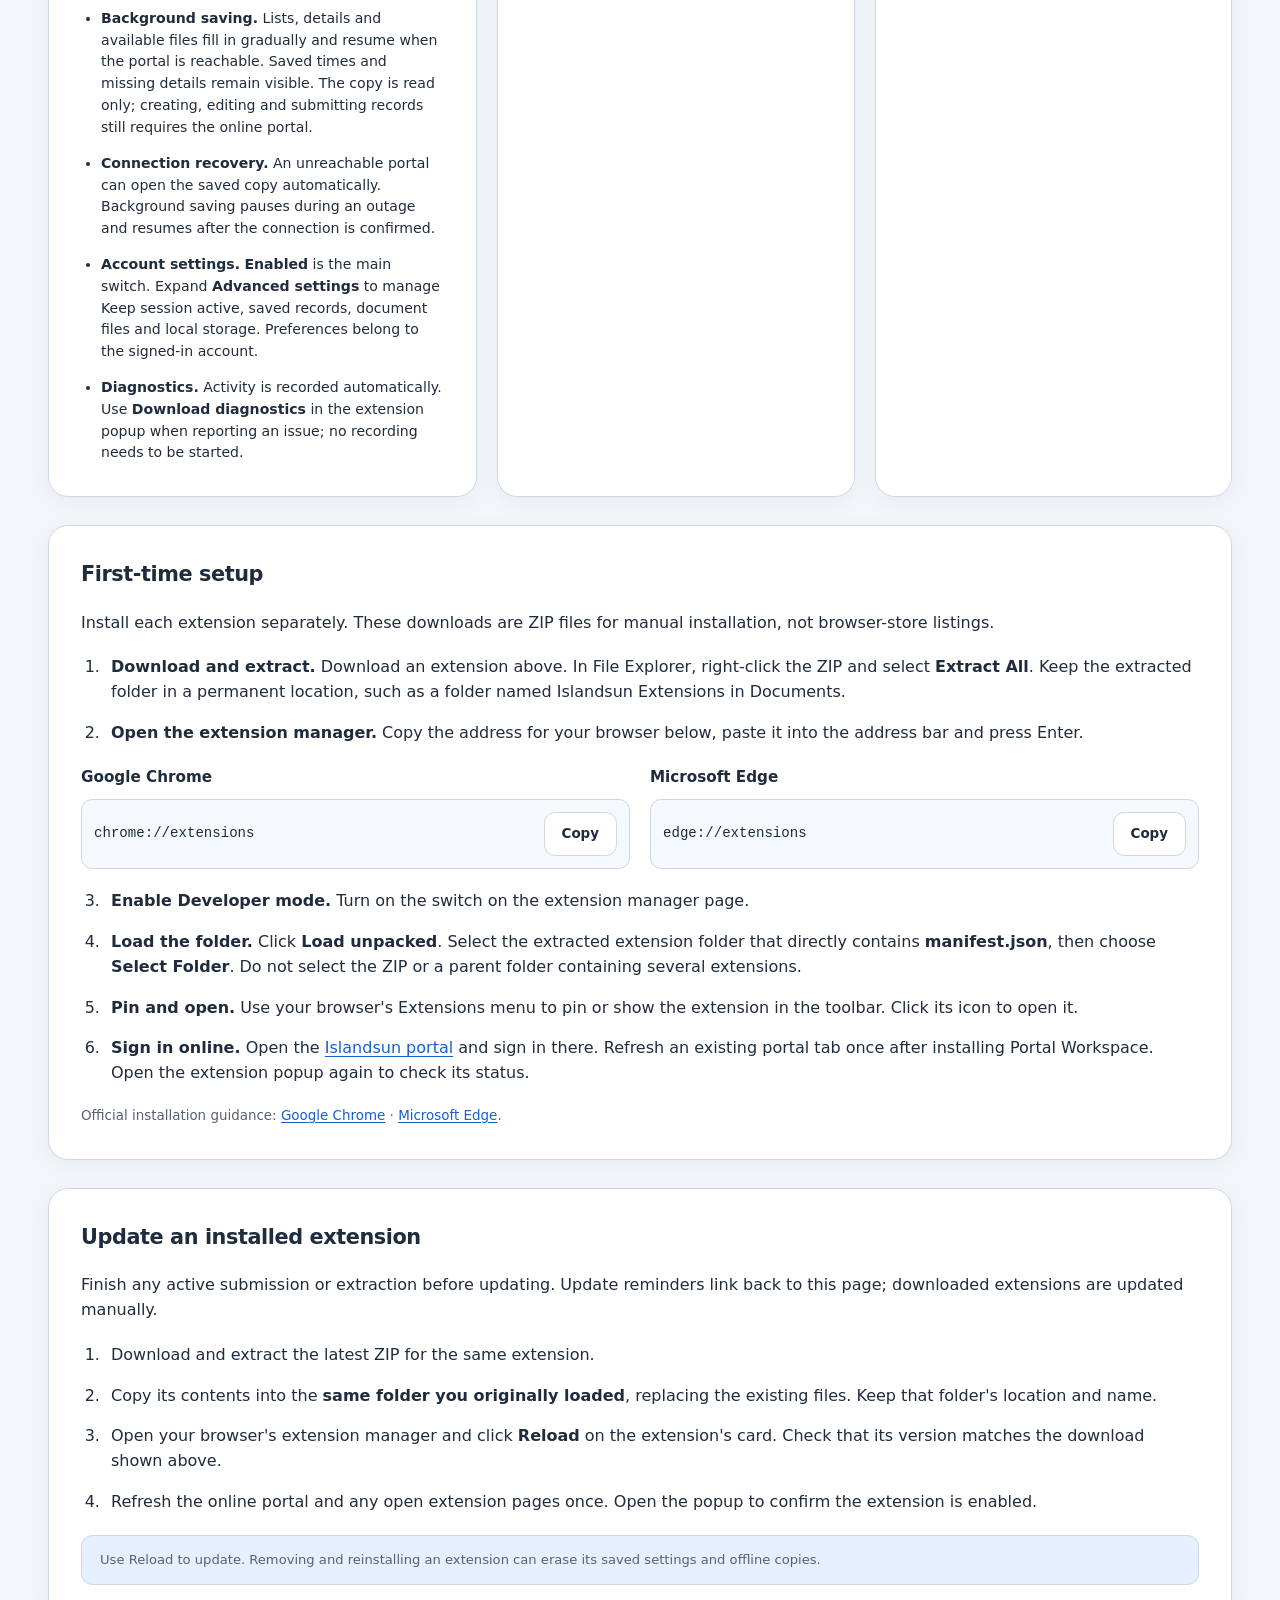
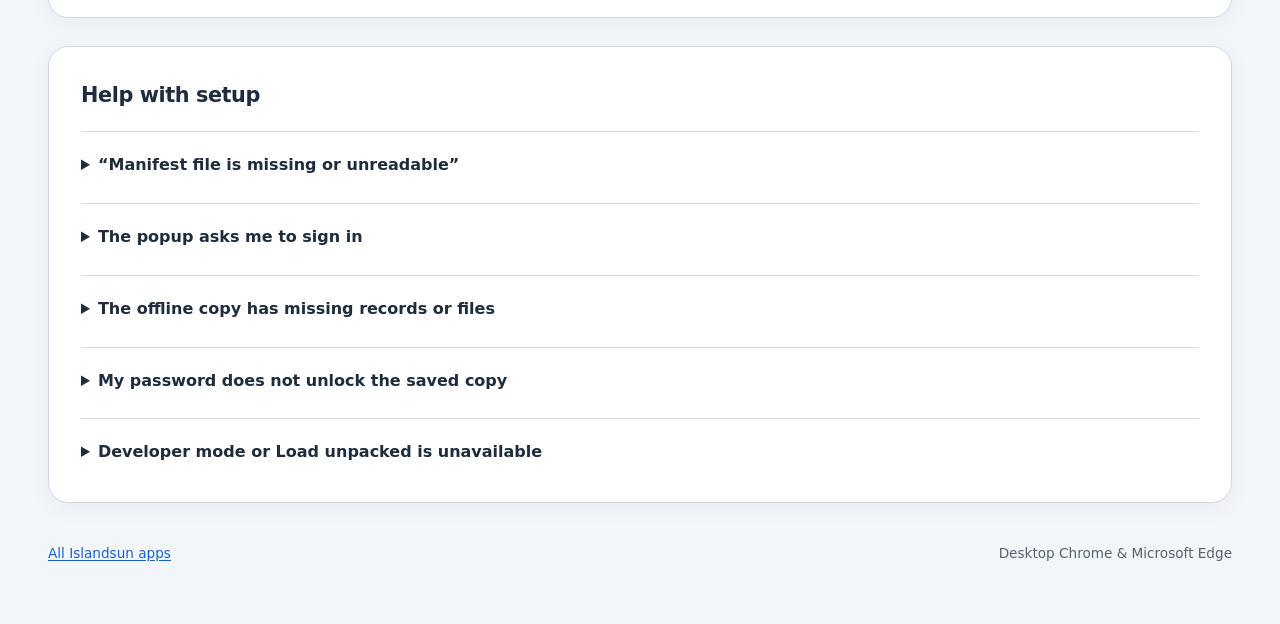
==== commit de1d3725: "Finalize Portal Workspace 1.4.71 and notification controls" ====
--- a/index.html
+++ b/index.html
@@ -41,14 +41,15 @@
           <ul>
             <li><strong>Portal interface.</strong> Light and dark themes, responsive navigation, clearer forms and consistent tables. On supported list pages, the table scrolls while search, filters and page controls stay in place.</li>
             <li><strong>Product previews.</strong> Hover or focus supported Sample and TIR rows to see available product names and codes without opening every record.</li>
-            <li><strong>Form helpers.</strong> Character counts and limits, sample quantity formatting, price helpers, improvement loading and submission progress. Check the final portal status after saving a request.</li>
+            <li><strong>Form helpers.</strong> Character counts and limits, sample quantity formatting, price helpers and automatic improvement loading. After saving a Sample Request or TIR, its detail page opens for review. Submit it there using the portal’s Submit button; saving alone does not submit a request.</li>
             <li><strong>Documents.</strong> Download available documents with descriptive filenames. Open files already saved in the offline copy without another portal request.</li>
-            <li><strong>Notifications.</strong> Read current notices in the portal, dismiss finished ones and mute supported reminders. Popup notices clear automatically.</li>
+            <li><strong>Notifications.</strong> Compact popups appear at the top center, with full details in the tray. Their timer pauses while hovered or while the tab is inactive. Turn <strong>Popups off</strong> in the tray to receive notices there only. Use <strong>Clear all</strong> to dismiss notices or <strong>Silence all</strong> to stop eligible reminder types. Update notices stay first and open the download page in a new tab.</li>
             <li><strong>Offline records.</strong> Browse saved Sample Requests, TIR, Stock Requests, Sales Orders, Product List, Product Availability, Stock By Product, Stock Outstanding, Stock History, Stock Adjustment &amp; Auction, Delivery Orders, Returns &amp; Replacement and Sudden Requests.</li>
             <li><strong>Offline access.</strong> Sign in to the online portal with this extension enabled to prepare your account. Open <strong>Open saved offline copy</strong> in the popup, then unlock it with your portal username and saved password. Use <strong>Lock</strong> when finished.</li>
             <li><strong>Background saving.</strong> Lists, details and available files fill in gradually and resume when the portal is reachable. Saved times and missing details remain visible. The copy is read only; creating, editing and submitting records still requires the online portal.</li>
             <li><strong>Connection recovery.</strong> An unreachable portal can open the saved copy automatically. Background saving pauses during an outage and resumes after the connection is confirmed.</li>
             <li><strong>Account settings.</strong> <strong>Enabled</strong> is the main switch. Expand <strong>Advanced settings</strong> to manage Keep session active, saved records, document files and local storage. Preferences belong to the signed-in account.</li>
+            <li><strong>Diagnostics.</strong> Activity is recorded automatically. Use <strong>Download diagnostics</strong> in the extension popup when reporting an issue; no recording needs to be started.</li>
           </ul>
         </details>
       </article>
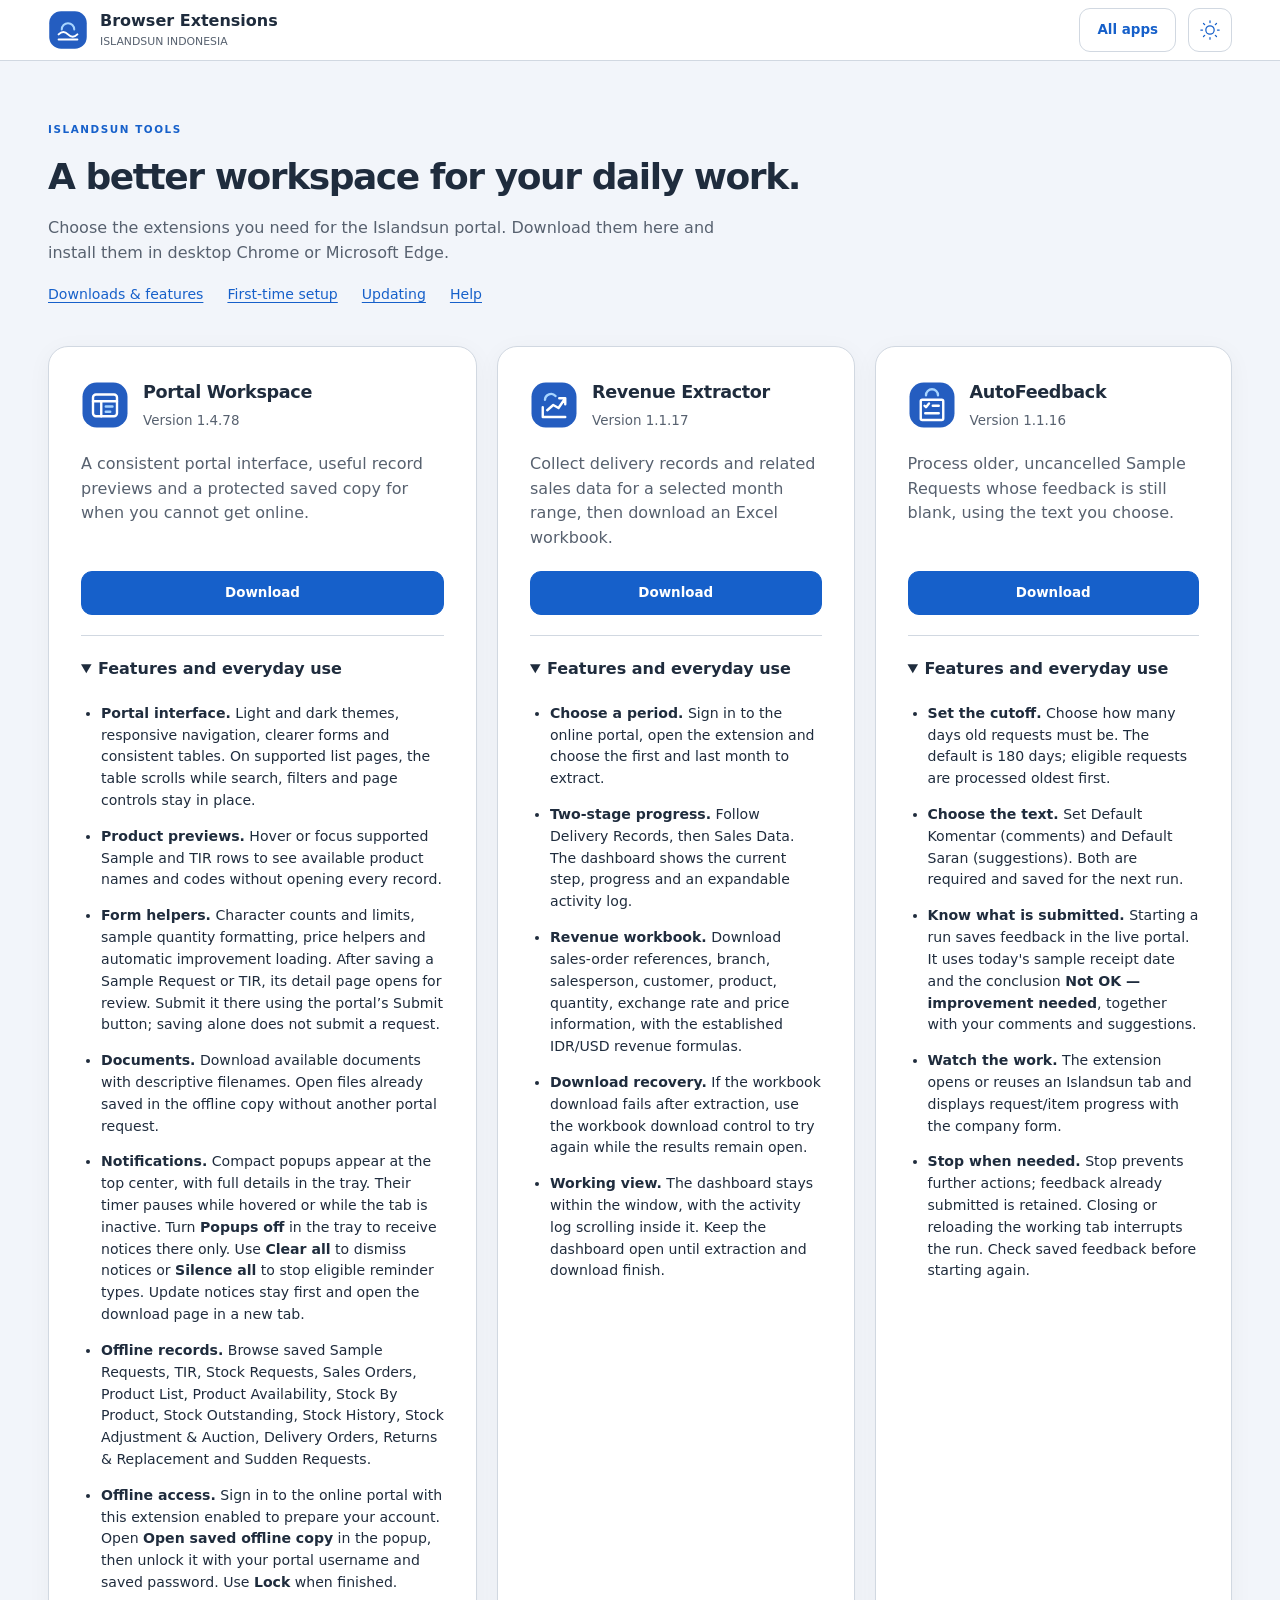
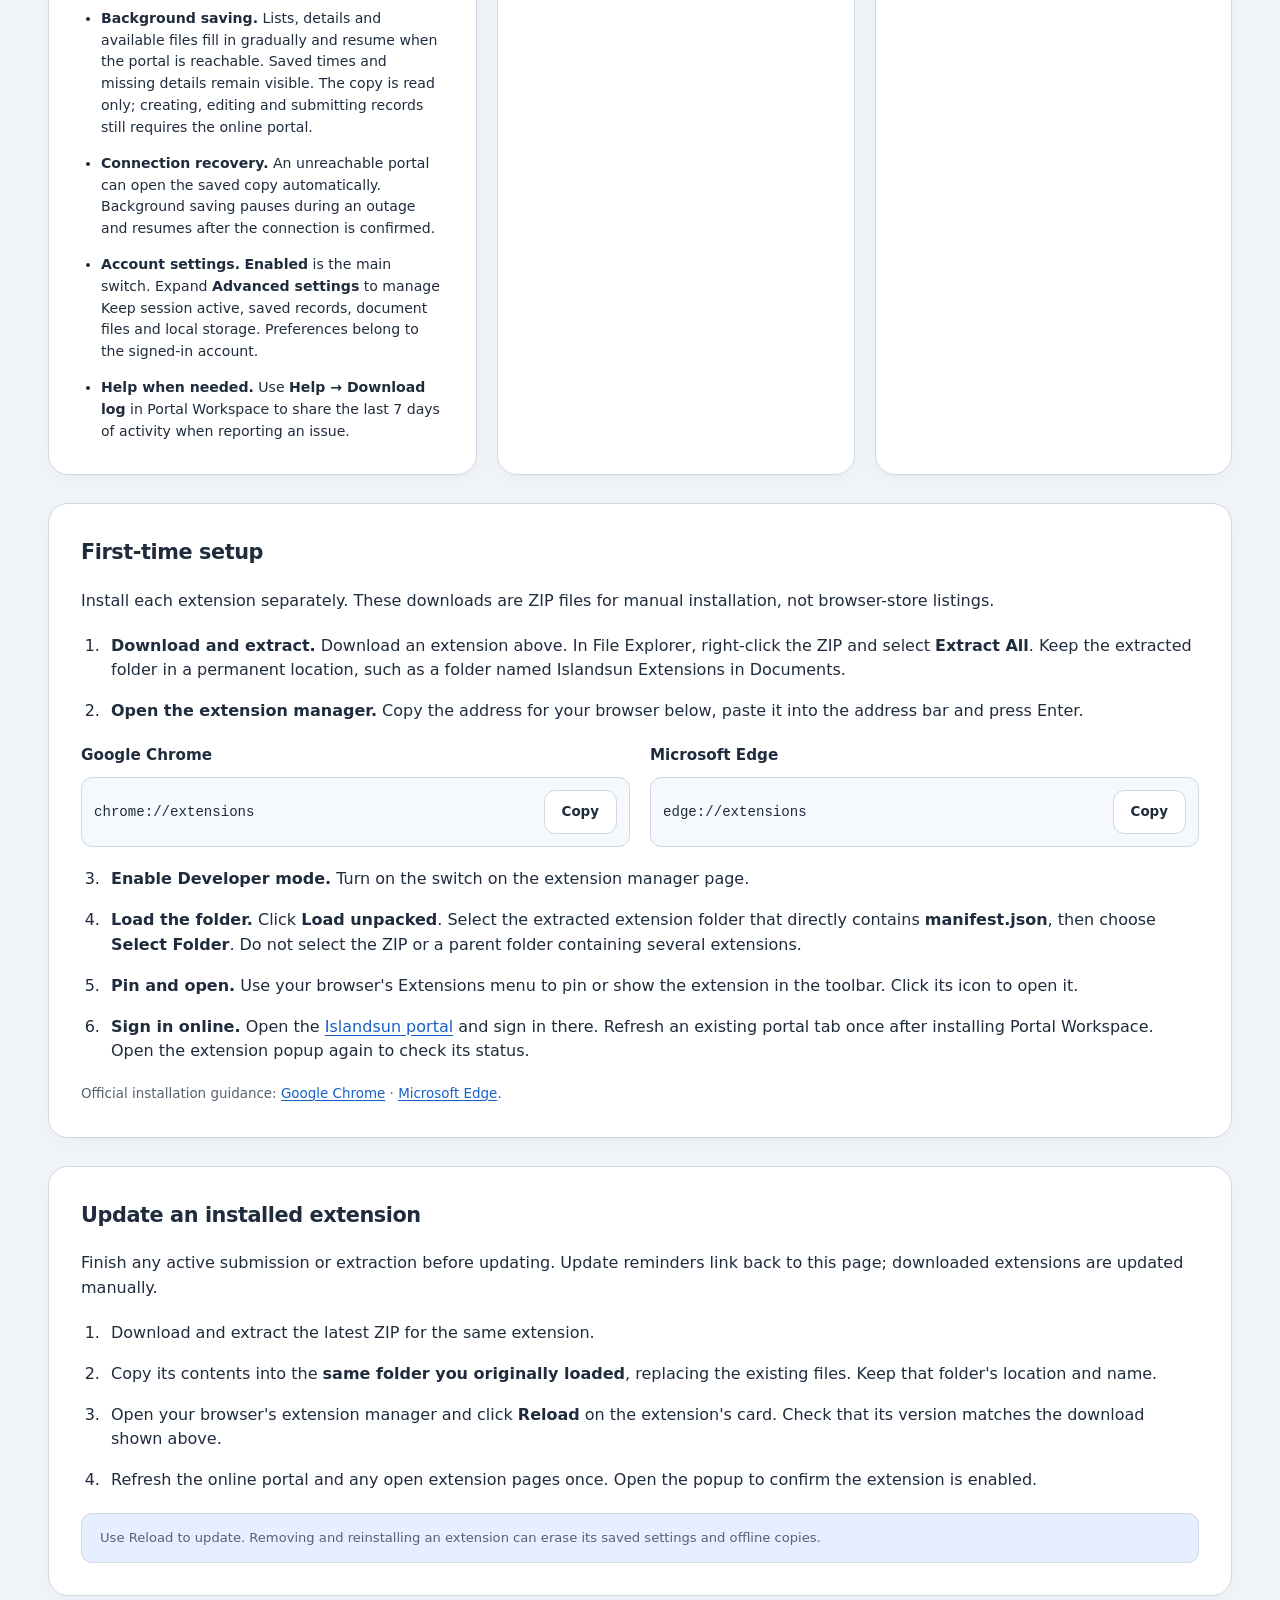
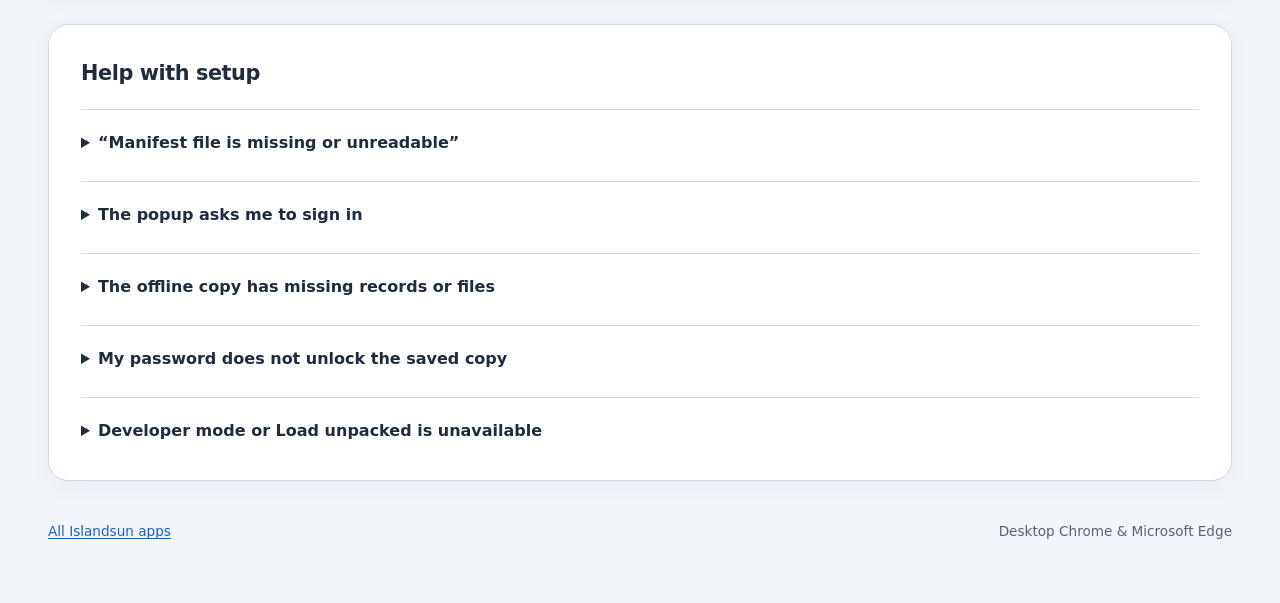
==== commit 9f6c8c5c: "Prepare extensions for everyday use" ====
--- a/index.html
+++ b/index.html
@@ -49,7 +49,7 @@
             <li><strong>Background saving.</strong> Lists, details and available files fill in gradually and resume when the portal is reachable. Saved times and missing details remain visible. The copy is read only; creating, editing and submitting records still requires the online portal.</li>
             <li><strong>Connection recovery.</strong> An unreachable portal can open the saved copy automatically. Background saving pauses during an outage and resumes after the connection is confirmed.</li>
             <li><strong>Account settings.</strong> <strong>Enabled</strong> is the main switch. Expand <strong>Advanced settings</strong> to manage Keep session active, saved records, document files and local storage. Preferences belong to the signed-in account.</li>
-            <li><strong>Diagnostics.</strong> Activity is recorded automatically. Use <strong>Download diagnostics</strong> in the extension popup when reporting an issue; no recording needs to be started.</li>
+            <li><strong>Help when needed.</strong> Use <strong>Help → Download log</strong> in Portal Workspace to share the last 7 days of activity when reporting an issue.</li>
           </ul>
         </details>
       </article>
@@ -121,7 +121,7 @@
       <h2 id="help-title">Help with setup</h2>
       <details class="guide-features"><summary>“Manifest file is missing or unreadable”</summary><p>Open the extracted folder and find manifest.json. Select that exact folder with Load unpacked. If it is missing, extract the ZIP again; do not move individual files out of the extension folder.</p></details>
       <details class="guide-features"><summary>The popup asks me to sign in</summary><p>Sign in on the <strong>online Islandsun portal</strong>, then reopen the popup or choose Check again. Offline unlock only opens saved records; it does not sign you in to the server.</p></details>
-      <details class="guide-features"><summary>The offline copy has missing records or files</summary><p>Background saving needs an available portal and a signed-in account. Keep Save offline records enabled in Advanced settings, and enable Save document files for attachments. Archive coverage and storage in the saved copy shows what has been saved. A missing attachment may not have been uploaded to the live portal.</p></details>
+      <details class="guide-features"><summary>The offline copy has missing records or files</summary><p>Background saving needs an available portal and a signed-in account. Keep Save offline records enabled in Advanced settings, and enable Save document files for attachments. Offline storage in the saved copy shows what has been saved. A missing attachment may not have been uploaded to the live portal.</p></details>
       <details class="guide-features"><summary>My password does not unlock the saved copy</summary><p>Use the password last confirmed by this extension during an online sign-in. After changing your portal password, sign in online with Portal Workspace enabled to update the saved account. Offline unlock cannot reset your portal password.</p></details>
       <details class="guide-features"><summary>Developer mode or Load unpacked is unavailable</summary><p>A company-managed browser may restrict manual extensions. Ask your IT team whether these extensions may be installed on that browser.</p></details>
     </section>
--- a/assets/family/css/components.css
+++ b/assets/family/css/components.css
@@ -1,12 +1,14 @@
 @import url('./notifications.css');
 @import url('./theme-control.css');
 /* === Opt-in baseline; protected documents and host pages are excluded === */
+.isi-theme, .isi-ui { -webkit-tap-highlight-color: transparent; }
 .isi-ui { font-family: var(--isi-font); font-size: 1rem; line-height: 1.55; color: var(--isi-text); }
 .isi-ui, .isi-ui * { box-sizing: border-box; }
 .isi-ui [hidden], .isi-hidden { display: none !important; }
 .isi-ui :where(h1, h2, h3, p, figure) { margin: 0; }
 .isi-ui :where(button, input, select, textarea) { font: inherit; }
 .isi-ui :where(button, a, select, input, summary) { touch-action: manipulation; }
+.isi-ui :where(button:not(:disabled), a[href], summary):active { opacity: .75; }
 .isi-ui :where(img, svg, video) { max-width: 100%; }
 .isi-ui :where(a, button, input, select, textarea, summary, [tabindex]):focus-visible { outline: 3px solid var(--isi-primary); outline-offset: 3px; }
 .isi-ui ::selection { background: var(--isi-primary); color: var(--isi-on-primary); }
